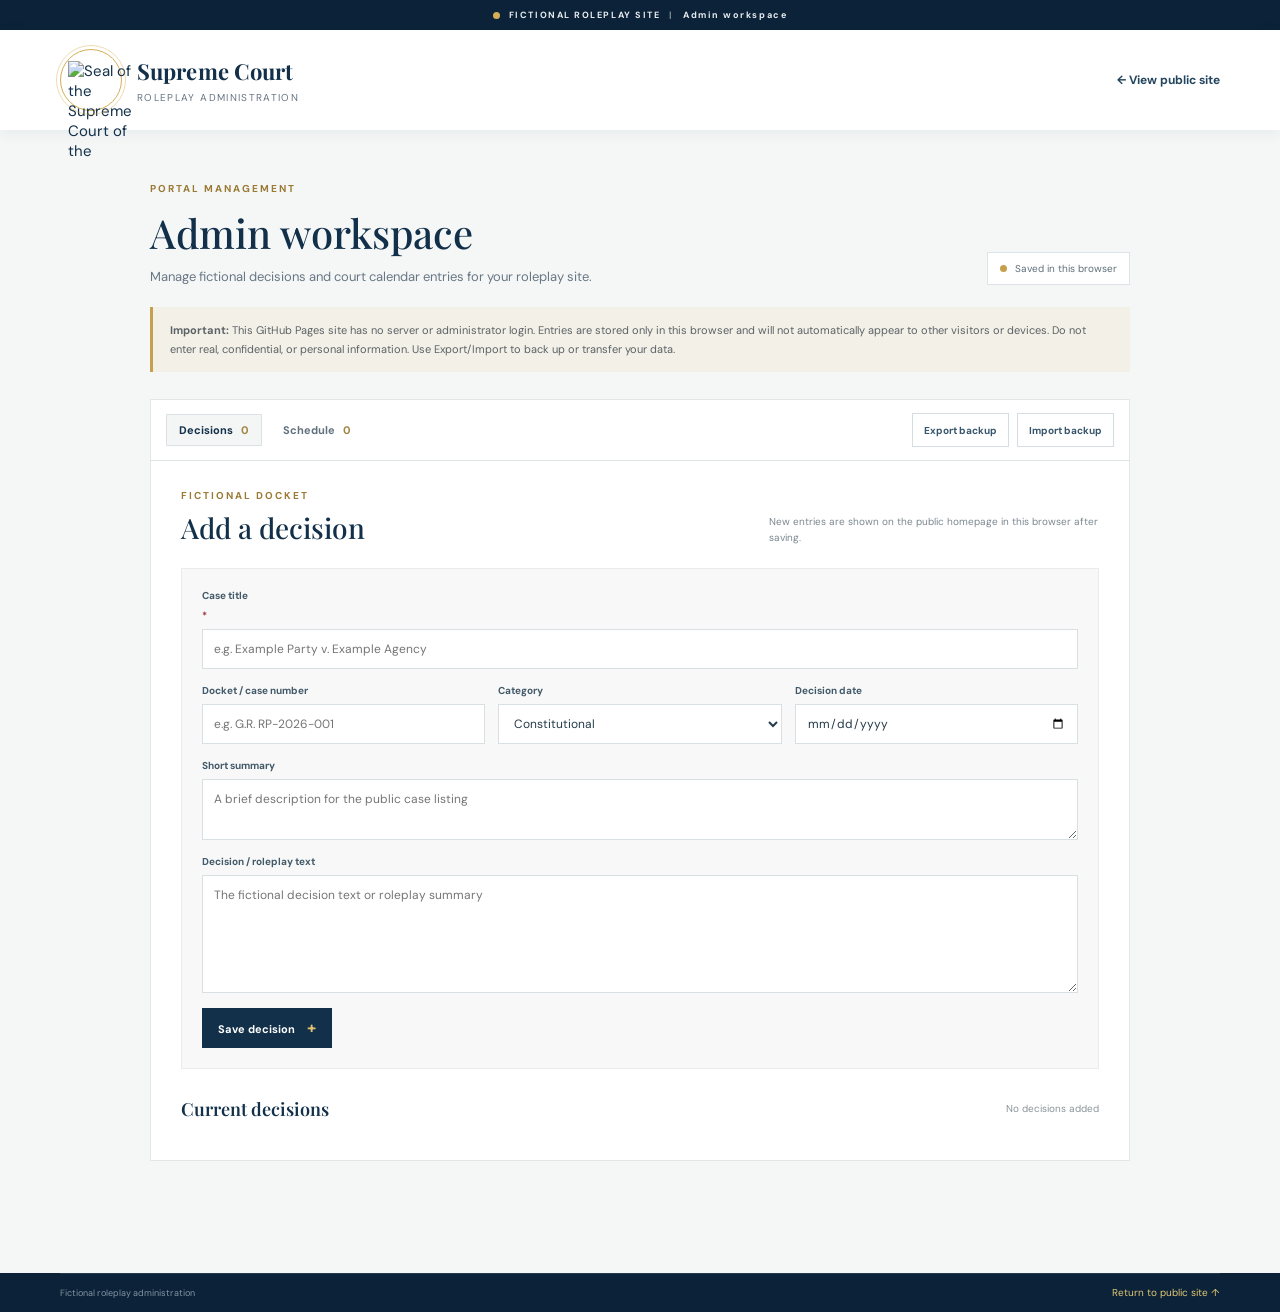
==== admin.html @ d872c18f "Add a browser-based admin portal for fictional decisions and court schedule" ====
<!doctype html>
<html lang="en">
<head>
  <meta charset="utf-8"><meta name="viewport" content="width=device-width,initial-scale=1"><meta name="theme-color" content="#102a43">
  <title>Admin Portal | Supreme Court Roleplay</title>
  <link rel="stylesheet" href="styles.css"><link rel="stylesheet" href="site.css"><link rel="stylesheet" href="admin.css">
</head>
<body class="admin-page">
  <div class="roleplay-bar"><span class="roleplay-dot"></span> FICTIONAL ROLEPLAY SITE <span class="bar-divider">|</span> Admin workspace</div>
  <header class="topbar"><div class="container masthead"><a class="brand" href="index.html"><span class="seal"><span>⚖</span></span><span class="brand-copy"><strong>Supreme Court</strong><small>Roleplay administration</small></span></a><a class="back-site" href="index.html">← View public site</a></div></header>
  <main class="admin-container">
    <div class="admin-heading"><div><p class="eyebrow dark-eyebrow">Portal management</p><h1>Admin workspace</h1><p>Manage fictional decisions and court calendar entries for your roleplay site.</p></div><span class="storage-badge"><i></i> Saved in this browser</span></div>
    <div class="admin-warning"><strong>Important:</strong> This GitHub Pages site has no server or administrator login. Entries are stored only in this browser and will not automatically appear to other visitors or devices. Do not enter real, confidential, or personal information. Use Export/Import to back up or transfer your data.</div>
    <div class="admin-toolbar"><div class="admin-tabs" role="tablist"><button class="admin-tab active" data-tab="decisions" type="button">Decisions <span id="decision-count">0</span></button><button class="admin-tab" data-tab="schedule" type="button">Schedule <span id="schedule-count">0</span></button></div><div class="backup-actions"><button id="export-data" class="secondary-button" type="button">Export backup</button><label class="secondary-button import-button">Import backup<input id="import-data" type="file" accept="application/json,.json" hidden></label></div></div>
    <section id="decision-panel" class="admin-panel"><div class="panel-intro"><div><p class="eyebrow dark-eyebrow">Fictional docket</p><h2>Add a decision</h2></div><p>New entries are shown on the public homepage in this browser after saving.</p></div>
      <form id="decision-form" class="admin-form"><label>Case title <span>*</span><input name="title" required maxlength="180" placeholder="e.g. Example Party v. Example Agency"></label><div class="form-row"><label>Docket / case number<input name="docket" maxlength="80" placeholder="e.g. G.R. RP-2026-001"></label><label>Category<select name="category"><option value="constitutional">Constitutional</option><option value="civil">Civil</option><option value="criminal">Criminal</option><option value="other">Other</option></select></label><label>Decision date<input name="date" type="date"></label></div><label>Short summary<textarea name="summary" rows="2" maxlength="350" placeholder="A brief description for the public case listing"></textarea></label><label>Decision / roleplay text<textarea name="decision" rows="5" placeholder="The fictional decision text or roleplay summary"></textarea></label><button class="primary-button" type="submit">Save decision <span>+</span></button></form>
      <div class="managed-list-heading"><h3>Current decisions</h3><span id="decision-empty-admin">No decisions added</span></div><div id="admin-decisions" class="managed-list"></div>
    </section>
    <section id="schedule-panel" class="admin-panel" hidden><div class="panel-intro"><div><p class="eyebrow dark-eyebrow">Simulated docket</p><h2>Add a schedule item</h2></div><p>Add a fictional hearing, session, or roleplay event.</p></div>
      <form id="schedule-form" class="admin-form"><label>Event title <span>*</span><input name="title" required maxlength="160" placeholder="e.g. En Banc Session"></label><div class="form-row"><label>Event type<input name="kind" maxlength="40" placeholder="e.g. ORAL ARGUMENTS"></label><label>Date<input name="date" type="date"></label></div><div class="form-row"><label>Time<input name="time" type="time"></label><label>Location / venue<input name="venue" maxlength="100" placeholder="e.g. Session Hall"></label></div><button class="primary-button" type="submit">Save schedule item <span>+</span></button></form>
      <div class="managed-list-heading"><h3>Current schedule</h3><span id="schedule-empty-admin">No events added</span></div><div id="admin-schedule" class="managed-list"></div>
    </section>
    <p id="admin-message" class="admin-message" role="status" aria-live="polite"></p>
  </main>
  <footer class="footer"><div class="container footer-bottom"><span>Fictional roleplay administration</span><a href="index.html">Return to public site ↑</a></div></footer>
  <script src="admin.js"></script>
</body>
</html>
---- styles.css ----
@import url('https://fonts.googleapis.com/css2?family=DM+Sans:wght@400;500;600;700&family=Playfair+Display:wght@500;600;700&display=swap');
:root{--blue:#12304a;--blue-deep:#0b2238;--blue-mid:#1a4464;--gold:#d5ae55;--gold-light:#f1dfae;--red:#9d3542;--ink:#172b3b;--muted:#647484;--line:#dce4e9;--paper:#f6f7f5;--white:#fff;--serif:'Playfair Display',Georgia,serif;--sans:'DM Sans','Segoe UI',Arial,sans-serif}*{box-sizing:border-box}html{scroll-behavior:smooth;scroll-padding-top:110px}body{margin:0;color:var(--ink);background:#fff;font-family:var(--sans);font-size:15px;-webkit-font-smoothing:antialiased}.container{width:min(1160px,calc(100% - 48px));margin-inline:auto}.sr-only{position:absolute;width:1px;height:1px;padding:0;margin:-1px;overflow:hidden;clip:rect(0,0,0,0);white-space:nowrap;border:0}.skip-link{position:absolute;top:-50px;left:12px;z-index:100;padding:10px 15px;background:#fff;color:var(--blue)}.skip-link:focus{top:10px}.roleplay-bar{height:30px;display:flex;justify-content:center;align-items:center;gap:9px;background:var(--blue-deep);color:#e8edf0;font-size:9px;font-weight:700;letter-spacing:1.55px}.roleplay-dot{width:7px;height:7px;border-radius:50%;background:var(--gold)}.bar-divider{color:#8193a1}
.topbar{position:relative;z-index:20;background:#fff;box-shadow:0 3px 14px #0e2d4510}.masthead{height:100px;display:flex;align-items:center;justify-content:space-between}.brand{display:flex;align-items:center;gap:15px;color:var(--blue);text-decoration:none}.seal{width:62px;height:62px;display:grid;place-items:center;border:1.5px solid var(--gold);border-radius:50%;outline:1px solid #d5ae5570;outline-offset:3px;color:var(--blue);background:#fff}.seal span{font-size:30px}.brand-copy strong,.brand-copy small{display:block}.brand-copy strong{font-family:var(--serif);font-size:22px;font-weight:700;letter-spacing:.1px}.brand-copy small{margin-top:5px;color:#667482;font-size:10px;letter-spacing:1.35px;text-transform:uppercase}.masthead-note{display:flex;align-items:center;gap:12px;color:#526779;font-size:9px;font-weight:700;letter-spacing:1.6px;line-height:1.6}.masthead-rule{width:34px;height:1px;background:var(--gold)}.menu-btn{display:none}.nav{border-top:1px solid #eef0f1;border-bottom:1px solid #e6eaed}.nav-inner{height:49px;display:flex;align-items:stretch;gap:36px}.nav a{position:relative;display:flex;align-items:center;color:#435568;text-decoration:none;font-size:12px;font-weight:700;transition:color .2s}.nav a:hover,.nav a.active{color:var(--blue)}.nav a::after{position:absolute;right:100%;bottom:-1px;left:0;height:3px;background:var(--gold);content:'';transition:right .2s}.nav a:hover::after,.nav a.active::after{right:0}
.hero{position:relative;overflow:hidden;color:white;background:linear-gradient(112deg,#0d2942 0%,#143c5c 65%,#1d4b68 100%)}.hero::before{position:absolute;inset:0;background:radial-gradient(ellipse at 75% 30%,#ffffff0d,transparent 42%),linear-gradient(135deg,transparent 55%,#d5ae550b 55.1%,transparent 55.5%);content:''}.hero-watermark{position:absolute;top:-130px;right:7%;color:#ffffff07;font-family:var(--serif);font-size:650px;line-height:1}.hero-content{position:relative;z-index:1;min-height:450px;display:grid;grid-template-columns:1fr 340px;align-items:center;gap:70px;padding-top:30px;padding-bottom:58px}.hero-copy{max-width:680px}.eyebrow{display:flex;align-items:center;gap:10px;margin:0 0 17px;color:var(--gold);font-size:10px;font-weight:700;letter-spacing:2px;text-transform:uppercase}.eyebrow span{width:25px;height:1px;background:currentColor}.hero h1{margin:0;font-family:var(--serif);font-size:clamp(44px,5.6vw,68px);font-weight:500;line-height:1.1;letter-spacing:-1.6px}.hero h1 em{color:var(--gold-light);font-weight:500}.hero-intro{max-width:560px;margin:20px 0 26px;color:#d0dbe3;font-size:15px;line-height:1.8}.hero-actions{display:flex;align-items:center;gap:27px}.button{min-height:46px;display:inline-flex;align-items:center;justify-content:center;gap:20px;padding:0 19px;text-decoration:none;font-size:11px;font-weight:700;transition:transform .2s,background .2s}.button:hover{transform:translateY(-2px)}.button-gold{background:var(--gold);color:var(--blue-deep)}.button-gold:hover{background:#e3c36f}.button span{font-size:17px}.hero-text-link{color:#eef2f5;text-decoration:none;font-size:11px;font-weight:700}.hero-text-link span{margin-left:7px;color:var(--gold)}.hero-card{position:relative;z-index:1;padding:25px 26px 23px;border:1px solid #ffffff27;background:#ffffff0b;box-shadow:0 20px 55px #06182822;backdrop-filter:blur(4px)}.hero-card-top{display:flex;align-items:center;gap:10px;color:#e7d19a;font-size:9px;font-weight:700;letter-spacing:1.7px}.mini-seal{width:29px;height:29px;display:grid;place-items:center;border:1px solid #d5ae5580;border-radius:50%;font-size:16px}.bulletin-date{margin:24px 0 9px;color:#b9c9d4;font-size:9px;font-weight:700;letter-spacing:1.4px}.hero-card h2{margin:0;color:white;font-family:var(--serif);font-size:24px;line-height:1.35}.hero-card>p:not(.bulletin-date){margin:12px 0 18px;color:#c5d1d9;font-size:12px;line-height:1.75}.hero-card>a{color:var(--gold-light);text-decoration:none;font-size:11px;font-weight:700}.hero-card>a span{margin-left:8px}.hero-bottom{position:relative;z-index:1;border-top:1px solid #ffffff1a;background:#091f32a8}.hero-bottom-inner{min-height:43px;display:flex;align-items:center;justify-content:space-between;color:#d4dde3;font-family:var(--serif);font-size:11px;font-style:italic}.fiction-note{color:#b4c1ca;font-family:var(--sans);font-size:8px;font-style:normal;font-weight:700;letter-spacing:1.5px}
.quick-links{position:relative;z-index:2;display:grid;grid-template-columns:repeat(4,1fr);margin-top:25px;margin-bottom:20px;border:1px solid var(--line);background:#fff;box-shadow:0 8px 26px #0c2e4510}.quick-links>a{min-height:93px;display:flex;align-items:center;gap:13px;padding:17px 19px;color:var(--ink);text-decoration:none;border-right:1px solid var(--line);transition:background .2s}.quick-links>a:last-child{border-right:0}.quick-links>a:hover{background:#f8f6ef}.quick-icon{width:39px;height:39px;flex:0 0 39px;display:grid;place-items:center;border:1px solid #d8c99e;color:var(--blue);font-family:var(--serif);font-size:21px}.quick-links small,.quick-links strong{display:block}.quick-links small{margin-bottom:5px;color:#87929c;font-size:8px;font-weight:700;letter-spacing:1.15px}.quick-links strong{font-family:var(--serif);font-size:14px}.quick-links b{margin-left:auto;color:#a78a45;font-size:18px;font-weight:400}
.section{padding-top:76px;padding-bottom:76px}.section-heading{display:flex;align-items:end;justify-content:space-between;gap:40px;margin-bottom:30px}.dark-eyebrow{margin-bottom:11px;color:#9a7a34}.section-heading h2{margin:0;color:var(--blue);font-family:var(--serif);font-size:clamp(32px,4vw,43px);font-weight:500;line-height:1.18;letter-spacing:-.7px}.section-lede{max-width:410px;margin:0 0 3px;color:#687784;font-size:13px;line-height:1.8}.court-grid{display:grid;grid-template-columns:1fr 1fr;gap:25px}.court-feature{position:relative;overflow:hidden;min-height:300px;padding:30px 34px;background:var(--blue);color:white}.feature-number{position:relative;z-index:1;color:#e0c371;font-size:9px;font-weight:700;letter-spacing:1.5px}.feature-number span{color:#aebfca}.court-feature h3{position:relative;z-index:1;max-width:360px;margin:34px 0 12px;font-family:var(--serif);font-size:30px;font-weight:500;line-height:1.25}.court-feature>p:not(.feature-number){position:relative;z-index:1;max-width:420px;color:#cfdae1;font-size:12px;line-height:1.8}.text-link{position:relative;z-index:1;display:inline-flex;gap:12px;margin-top:12px;color:var(--gold-light);text-decoration:none;font-size:11px;font-weight:700}.text-link span{font-size:16px}.feature-watermark{position:absolute;right:-5px;bottom:-45px;color:#ffffff0a;font-size:210px}.court-facts{border-top:1px solid var(--line)}.court-facts article{min-height:100px;display:flex;align-items:center;gap:20px;border-bottom:1px solid var(--line)}.fact-icon{width:42px;height:42px;flex:0 0 42px;display:grid;place-items:center;border:1px solid #e3d8b8;color:#9a7a34;font-family:var(--serif);font-size:14px}.court-facts h3{margin:0 0 5px;color:var(--blue);font-family:var(--serif);font-size:17px;font-weight:600}.court-facts p{margin:0;color:#77848e;font-size:11px;line-height:1.6}
.decisions-section{background:var(--paper)}.decisions-heading{margin-bottom:10px}.search{position:relative;display:flex;align-items:center}.search-icon{position:absolute;left:13px;color:#81909b;font-size:24px;line-height:1}.search input{width:265px;height:43px;padding:0 14px 0 40px;border:1px solid #d8e0e5;border-radius:0;background:white;color:var(--ink);font:inherit;font-size:11px;outline:none}.search input:focus{border-color:#b69a52;box-shadow:0 0 0 3px #d5ae5520}.section-subtitle{margin:0 0 21px;color:#75828c;font-size:11px}.filters{display:flex;gap:7px;margin-bottom:17px}.filter{min-height:32px;padding:0 13px;border:1px solid #d8e0e5;background:transparent;color:#647484;cursor:pointer;font:inherit;font-size:10px;font-weight:700;transition:all .2s}.filter:hover{border-color:#9c8750;color:var(--blue)}.filter.active{border-color:var(--blue);background:var(--blue);color:#fff}.decision-list{display:grid;gap:9px}.decision{display:grid;grid-template-columns:125px 1fr 180px;align-items:center;gap:20px;min-height:119px;padding:20px 22px;border:1px solid #e4e9eb;border-left:3px solid transparent;background:#fff;transition:border-color .2s,box-shadow .2s}.decision:hover{border-left-color:var(--gold);box-shadow:0 5px 20px #17375110}.decision-meta span,.decision-meta time{display:block}.decision-meta span{color:#8e7132;font-size:9px;font-weight:700;letter-spacing:.3px}.decision-meta time{margin-top:8px;color:#88949c;font-size:10px}.case-type{color:#9a7a34;font-size:8px;font-weight:700;letter-spacing:1.2px}.decision h3{margin:5px 0 5px;color:var(--blue);font-family:var(--serif);font-size:17px;font-weight:600}.decision-main>p{margin:0;color:#77848e;font-size:10px}.decision-footer{display:flex;align-items:center;justify-content:flex-end;gap:12px}.status{padding:5px 7px;background:#f3f5ef;color:#62744c;font-size:8px;font-weight:700;letter-spacing:.5px;text-transform:uppercase}.read-btn{padding:6px 0;border:0;background:transparent;color:var(--blue);cursor:pointer;font:inherit;font-size:10px;font-weight:700;white-space:nowrap}.read-btn b{margin-left:4px;color:#a88b47;font-size:15px}.no-results{padding:28px;text-align:center;color:var(--muted);font-size:13px}
.calendar-section{padding-top:66px;padding-bottom:76px}.calendar-section .section-heading{margin-bottom:24px}.calendar-label{display:flex;align-items:center;gap:8px;margin-bottom:5px;color:#798791;font-size:8px;font-weight:700;letter-spacing:1.2px}.calendar-label span{width:7px;height:7px;border-radius:50%;background:#c3a04d}.schedule{border-top:1px solid var(--line)}.schedule article{min-height:91px;display:grid;grid-template-columns:75px 1fr 30px;align-items:center;border-bottom:1px solid var(--line)}.schedule time{width:50px;display:flex;flex-direction:column;align-items:center;justify-content:center;border-right:1px solid var(--line)}.schedule time strong{color:var(--blue);font-family:var(--serif);font-size:29px;font-weight:500;line-height:1}.schedule time span{margin-top:4px;color:#9d3542;font-size:8px;font-weight:700;letter-spacing:1px}.schedule article>div{padding-left:12px}.schedule-type{color:#9a7a34;font-size:8px;font-weight:700;letter-spacing:1px}.schedule article div p{margin:3px 0;color:var(--blue);font-family:var(--serif);font-size:16px;font-weight:600}.schedule-detail{color:#798791;font-size:10px}.schedule-arrow{color:#ac914e;font-size:16px;text-align:right}
.roleplay-callout{padding:56px 0;background:#f3f0e7;border-top:1px solid #e9e2d0;border-bottom:1px solid #e9e2d0}.callout-inner{display:grid;grid-template-columns:52px 1fr auto;align-items:center;gap:24px}.callout-seal{width:48px;height:48px;display:grid;place-items:center;border:1px solid #c9b576;border-radius:50%;color:#92783d;font-family:var(--serif);font-size:21px}.callout-inner .eyebrow{margin-bottom:9px;color:#947630}.callout-inner h2{margin:0;color:var(--blue);font-family:var(--serif);font-size:25px;font-weight:500;line-height:1.35}.callout-inner div>p:last-child{max-width:650px;margin:10px 0 0;color:#697783;font-size:11px;line-height:1.75}.button-outline{border:1px solid #a68d4c;color:var(--blue);white-space:nowrap}.button-outline:hover{background:#fff}.footer{background:var(--blue-deep);color:#d6dfe5}.footer-main{min-height:108px;display:flex;align-items:center;justify-content:space-between;gap:30px}.footer-brand{color:white}.footer-brand .seal{width:46px;height:46px;background:transparent;color:var(--gold)}.footer-brand .seal span{font-size:22px}.footer-brand .brand-copy strong{font-size:17px}.footer-brand .brand-copy small{color:#aebdc7;font-size:8px}.footer-main>p{max-width:390px;color:#aebdc7;font-size:10px;line-height:1.65}.back-top{color:var(--gold-light);text-decoration:none;font-size:10px;font-weight:700}.footer-bottom{min-height:39px;display:flex;align-items:center;justify-content:space-between;border-top:1px solid #ffffff1b;color:#8295a3;font-size:9px}
.modal{position:fixed;width:min(600px,calc(100% - 32px));max-height:85vh;padding:38px;border:1px solid #e0e5e8;background:#fff;color:var(--ink);box-shadow:0 24px 90px #071b2cb0}.modal::backdrop{background:#0b2034b8;backdrop-filter:blur(2px)}.modal h2{margin:8px 0 16px;color:var(--blue);font-family:var(--serif);font-size:28px;line-height:1.3}.modal p:not(.kicker){color:#5c6b77;font-size:13px;line-height:1.8}.modal .kicker{color:#9a7a34}.modal-close{position:absolute;top:10px;right:14px;width:34px;height:34px;border:0;background:transparent;color:#73818b;cursor:pointer;font-size:27px}
@media(max-width:850px){.hero-content{grid-template-columns:1fr 290px;gap:35px}.nav-inner{gap:22px}.quick-links>a{gap:9px;padding:14px 12px}.quick-icon{width:34px;height:34px;flex-basis:34px}.quick-links strong{font-size:12px}.decision{grid-template-columns:105px 1fr 155px;gap:12px}.decision-footer{gap:7px}.callout-inner{grid-template-columns:48px 1fr;gap:18px}.callout-inner .button{grid-column:2;justify-self:start}}
@media(max-width:650px){.container{width:calc(100% - 34px)}.roleplay-bar{font-size:8px;letter-spacing:1px}.masthead{height:78px}.seal{width:48px;height:48px}.brand{gap:11px}.brand-copy strong{font-size:18px}.brand-copy small{max-width:215px;font-size:8px;letter-spacing:.8px}.masthead-note{display:none}.menu-btn{display:flex;align-items:center;gap:8px;padding:9px 11px;border:1px solid #dbe1e5;background:white;color:var(--blue);font:inherit;font-size:11px;font-weight:700}.nav{display:none;position:absolute;top:100%;left:0;right:0;background:#fff;box-shadow:0 12px 16px #0c2e4517}.nav.open{display:block}.nav-inner{height:auto;display:grid;gap:0;padding-top:8px;padding-bottom:8px}.nav a{min-height:42px;border-bottom:1px solid #edf0f2}.nav a::after{right:auto;bottom:0;width:0;transition:width .2s}.nav a.active::after,.nav a:hover::after{width:32px}.hero-content{min-height:0;grid-template-columns:1fr;gap:27px;padding-top:59px;padding-bottom:35px}.hero h1{font-size:47px}.hero-intro{max-width:450px;font-size:13px}.hero-card{max-width:440px;padding:19px 21px}.bulletin-date{margin-top:15px}.hero-card h2{font-size:21px}.hero-bottom-inner{min-height:43px;gap:12px;font-size:9px}.fiction-note{font-size:7px;text-align:right}.quick-links{grid-template-columns:1fr 1fr;margin-top:15px}.quick-links>a{min-height:74px;border-bottom:1px solid var(--line)}.quick-links>a:nth-child(2){border-right:0}.quick-links>a:nth-child(3),.quick-links>a:nth-child(4){border-bottom:0}.section{padding-top:54px;padding-bottom:54px}.section-heading{align-items:flex-start;flex-direction:column;gap:17px;margin-bottom:22px}.section-heading h2{font-size:35px}.section-lede{font-size:12px}.court-grid{grid-template-columns:1fr;gap:20px}.court-feature{min-height:280px;padding:25px}.court-feature h3{margin-top:28px;font-size:27px}.court-facts article{min-height:87px}.decisions-heading{gap:15px}.search{width:100%}.search input{width:100%}.section-subtitle{font-size:10px;line-height:1.6}.filters{overflow-x:auto;padding-bottom:3px}.filter{flex:0 0 auto}.decision{grid-template-columns:1fr;gap:9px;padding:17px}.decision-meta{display:flex;justify-content:space-between;gap:10px}.decision-meta time{margin:0}.decision h3{font-size:17px}.decision-footer{justify-content:space-between;padding-top:8px;border-top:1px solid #edf0f1}.calendar-section .section-heading{flex-direction:row;align-items:end}.schedule article{grid-template-columns:61px 1fr 18px;min-height:85px}.schedule time{width:45px}.schedule article>div{padding-left:8px}.schedule article div p{font-size:14px}.roleplay-callout{padding:40px 0}.callout-inner{grid-template-columns:40px 1fr;align-items:start;gap:14px}.callout-seal{width:38px;height:38px;font-size:17px}.callout-inner h2{font-size:22px}.callout-inner div>p:last-child{font-size:10px}.callout-inner .button{grid-column:2;white-space:normal;min-height:42px;font-size:10px}.footer-main{align-items:flex-start;flex-wrap:wrap;gap:15px;padding-top:22px;padding-bottom:18px}.footer-main>p{order:3;flex-basis:100%;margin:0}.back-top{margin-left:auto;padding-top:12px}.footer-bottom{align-items:flex-start;flex-direction:column;justify-content:center;gap:5px;padding-top:9px;padding-bottom:9px}.modal{padding:30px 23px}.modal h2{font-size:24px}}
@media(prefers-reduced-motion:reduce){*,*::before,*::after{scroll-behavior:auto!important;transition:none!important}}
---- site.css ----
/* Empty-state styling and admin navigation addition */
.admin-nav{margin-left:auto;color:#8a6f2d!important;font-size:10px!important}.empty-state{min-height:180px;display:flex;flex-direction:column;align-items:center;justify-content:center;padding:30px;text-align:center;border:1px dashed #d6dfe3;background:#ffffffa8}.empty-state[hidden]{display:none}.empty-icon{width:42px;height:42px;display:grid;place-items:center;margin-bottom:12px;border:1px solid #e1d4ae;color:#987b38;font-family:Georgia,serif;font-size:23px}.empty-state h3{margin:0 0 7px;color:#12304a;font-family:'Playfair Display',Georgia,serif;font-size:19px;font-weight:600}.empty-state p{margin:0;color:#77848e;font-size:11px}.schedule-empty{margin-top:0}.decision-details{grid-column:1/-1;padding:16px;margin-top:8px;border-top:1px solid #e7ecee;background:#f8faf9;color:#586b79;font-size:12px;line-height:1.75;white-space:pre-wrap}.decision-details p{margin:0}.details-close{margin-top:10px;padding:5px 10px;border:1px solid #cbd6db;background:white;color:#12304a;cursor:pointer;font:inherit;font-size:10px}
---- admin.css ----
@import url('https://fonts.googleapis.com/css2?family=DM+Sans:wght@400;500;600;700&family=Playfair+Display:wght@500;600;700&display=swap');
.admin-page{min-height:100vh;background:#f5f7f7}.back-site{color:#23465e;text-decoration:none;font-size:12px;font-weight:700}.admin-container{width:min(980px,calc(100% - 40px));min-height:calc(100vh - 190px);margin:0 auto;padding:52px 0 70px}.admin-heading{display:flex;align-items:end;justify-content:space-between;gap:20px;margin-bottom:22px}.admin-heading h1{margin:0;color:#12304a;font-family:'Playfair Display',Georgia,serif;font-size:40px;font-weight:500}.admin-heading>div>p:last-child{margin:9px 0 0;color:#687784;font-size:13px}.storage-badge{display:flex;align-items:center;gap:8px;padding:9px 12px;border:1px solid #dce4e9;background:#fff;color:#5f6e79;font-size:10px}.storage-badge i{width:7px;height:7px;border-radius:50%;background:#c59f4b}.admin-warning{padding:14px 17px;border-left:3px solid #c59f4b;background:#f3f0e7;color:#5b6266;font-size:11px;line-height:1.7}.admin-toolbar{display:flex;align-items:center;justify-content:space-between;gap:14px;margin:27px 0 0;padding:13px 15px;border:1px solid #e0e6e8;background:#fff}.admin-tabs,.backup-actions{display:flex;align-items:center;gap:8px}.admin-tab{padding:8px 12px;border:1px solid transparent;background:transparent;color:#60717d;cursor:pointer;font:inherit;font-size:11px;font-weight:700}.admin-tab.active{border-color:#dbe2e5;background:#f4f6f6;color:#12304a}.admin-tab span{margin-left:5px;color:#a18441}.secondary-button{display:inline-flex;align-items:center;justify-content:center;min-height:34px;padding:0 11px;border:1px solid #d4dde1;background:white;color:#37556b;cursor:pointer;text-decoration:none;font:inherit;font-size:10px;font-weight:700}.secondary-button:hover{background:#f5f7f7}.admin-panel{padding:28px 30px;border:1px solid #e0e6e8;border-top:0;background:#fff}.admin-panel[hidden]{display:none}.panel-intro{display:flex;align-items:end;justify-content:space-between;gap:20px;margin-bottom:22px}.panel-intro .eyebrow{margin-bottom:7px}.panel-intro h2{margin:0;color:#12304a;font-family:'Playfair Display',Georgia,serif;font-size:28px;font-weight:500}.panel-intro>p{max-width:330px;margin:0;color:#7a8790;font-size:10px;line-height:1.6}.admin-form{display:grid;gap:15px;padding:20px;background:#f7f8f7;border:1px solid #e8ecec}.admin-form label{display:grid;gap:7px;color:#425969;font-size:10px;font-weight:700}.admin-form label>span{display:inline;color:#9d3542}.admin-form input,.admin-form select,.admin-form textarea{width:100%;min-height:40px;padding:10px 11px;border:1px solid #d8e0e4;border-radius:0;background:#fff;color:#253b4b;font:inherit;font-size:12px;font-weight:400;outline:none}.admin-form textarea{resize:vertical;line-height:1.6}.admin-form input:focus,.admin-form select:focus,.admin-form textarea:focus{border-color:#b89a50;box-shadow:0 0 0 3px #d5ae5520}.form-row{display:grid;grid-template-columns:repeat(3,1fr);gap:13px}.form-row:has(label:nth-child(2):last-child){grid-template-columns:repeat(2,1fr)}.primary-button{justify-self:start;min-height:40px;padding:0 16px;border:0;background:#12304a;color:#fff;cursor:pointer;font:inherit;font-size:11px;font-weight:700}.primary-button:hover{background:#1b4967}.primary-button span{margin-left:9px;color:#e3c36f;font-size:16px}.managed-list-heading{display:flex;align-items:center;justify-content:space-between;margin:28px 0 11px}.managed-list-heading h3{margin:0;color:#12304a;font-family:'Playfair Display',Georgia,serif;font-size:18px;font-weight:600}.managed-list-heading>span{color:#8a949a;font-size:10px}.managed-item{display:flex;align-items:center;justify-content:space-between;gap:16px;padding:13px 14px;border:1px solid #e2e8ea;border-bottom:0;background:#fff}.managed-item:last-child{border-bottom:1px solid #e2e8ea}.managed-item h4{margin:0 0 4px;color:#173b55;font-family:'Playfair Display',Georgia,serif;font-size:14px}.managed-item p{margin:0;color:#788690;font-size:10px;line-height:1.5}.delete-button{flex:0 0 auto;padding:7px 10px;border:1px solid #e7d5d4;background:#fff;color:#923f43;cursor:pointer;font:inherit;font-size:10px;font-weight:700}.delete-button:hover{background:#fbf1f0}.admin-message{min-height:20px;color:#456a48;font-size:11px}.admin-message.error{color:#9d3542}.footer-bottom a{color:#e4c975;text-decoration:none;font-size:10px}.footer-bottom{gap:15px}
@media(max-width:650px){.admin-container{width:calc(100% - 28px);padding-top:35px}.admin-heading{align-items:flex-start;flex-direction:column}.admin-heading h1{font-size:34px}.admin-toolbar{align-items:flex-start;flex-direction:column}.backup-actions{width:100%}.secondary-button{flex:1}.admin-panel{padding:21px 15px}.panel-intro{align-items:flex-start;flex-direction:column;gap:8px}.form-row,.form-row:has(label:nth-child(2):last-child){grid-template-columns:1fr}.admin-form{padding:14px}.managed-item{align-items:flex-start}.storage-badge{font-size:9px}}
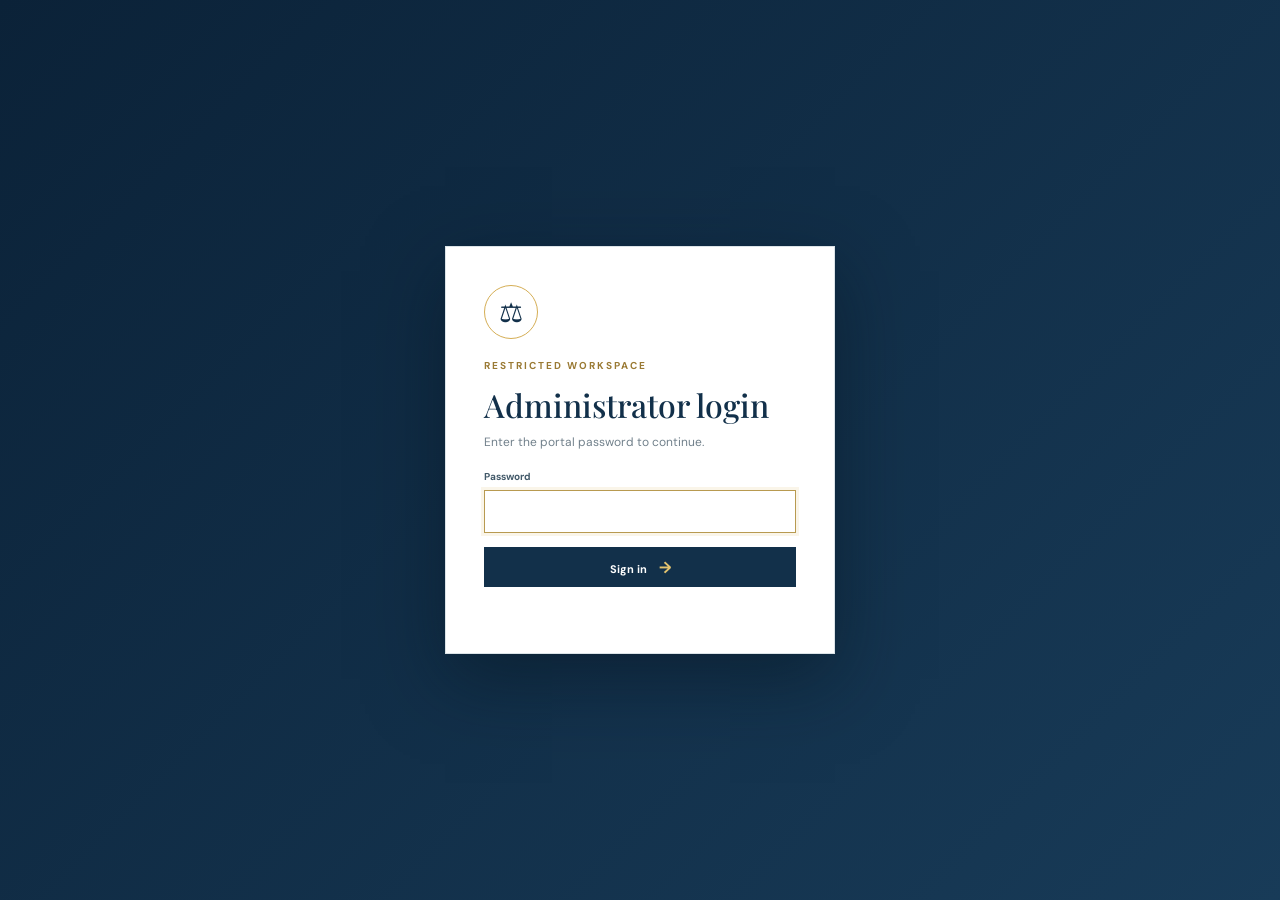
==== commit b6e56cac: "Add password protection to the browser-based admin workspace" ====
--- a/admin.html
+++ b/admin.html
@@ -6,23 +6,37 @@
   <link rel="stylesheet" href="styles.css"><link rel="stylesheet" href="site.css"><link rel="stylesheet" href="admin.css">
 </head>
 <body class="admin-page">
-  <div class="roleplay-bar"><span class="roleplay-dot"></span> FICTIONAL ROLEPLAY SITE <span class="bar-divider">|</span> Admin workspace</div>
-  <header class="topbar"><div class="container masthead"><a class="brand" href="index.html"><span class="seal"><span>⚖</span></span><span class="brand-copy"><strong>Supreme Court</strong><small>Roleplay administration</small></span></a><a class="back-site" href="index.html">← View public site</a></div></header>
-  <main class="admin-container">
-    <div class="admin-heading"><div><p class="eyebrow dark-eyebrow">Portal management</p><h1>Admin workspace</h1><p>Manage fictional decisions and court calendar entries for your roleplay site.</p></div><span class="storage-badge"><i></i> Saved in this browser</span></div>
-    <div class="admin-warning"><strong>Important:</strong> This GitHub Pages site has no server or administrator login. Entries are stored only in this browser and will not automatically appear to other visitors or devices. Do not enter real, confidential, or personal information. Use Export/Import to back up or transfer your data.</div>
-    <div class="admin-toolbar"><div class="admin-tabs" role="tablist"><button class="admin-tab active" data-tab="decisions" type="button">Decisions <span id="decision-count">0</span></button><button class="admin-tab" data-tab="schedule" type="button">Schedule <span id="schedule-count">0</span></button></div><div class="backup-actions"><button id="export-data" class="secondary-button" type="button">Export backup</button><label class="secondary-button import-button">Import backup<input id="import-data" type="file" accept="application/json,.json" hidden></label></div></div>
-    <section id="decision-panel" class="admin-panel"><div class="panel-intro"><div><p class="eyebrow dark-eyebrow">Fictional docket</p><h2>Add a decision</h2></div><p>New entries are shown on the public homepage in this browser after saving.</p></div>
-      <form id="decision-form" class="admin-form"><label>Case title <span>*</span><input name="title" required maxlength="180" placeholder="e.g. Example Party v. Example Agency"></label><div class="form-row"><label>Docket / case number<input name="docket" maxlength="80" placeholder="e.g. G.R. RP-2026-001"></label><label>Category<select name="category"><option value="constitutional">Constitutional</option><option value="civil">Civil</option><option value="criminal">Criminal</option><option value="other">Other</option></select></label><label>Decision date<input name="date" type="date"></label></div><label>Short summary<textarea name="summary" rows="2" maxlength="350" placeholder="A brief description for the public case listing"></textarea></label><label>Decision / roleplay text<textarea name="decision" rows="5" placeholder="The fictional decision text or roleplay summary"></textarea></label><button class="primary-button" type="submit">Save decision <span>+</span></button></form>
-      <div class="managed-list-heading"><h3>Current decisions</h3><span id="decision-empty-admin">No decisions added</span></div><div id="admin-decisions" class="managed-list"></div>
-    </section>
-    <section id="schedule-panel" class="admin-panel" hidden><div class="panel-intro"><div><p class="eyebrow dark-eyebrow">Simulated docket</p><h2>Add a schedule item</h2></div><p>Add a fictional hearing, session, or roleplay event.</p></div>
-      <form id="schedule-form" class="admin-form"><label>Event title <span>*</span><input name="title" required maxlength="160" placeholder="e.g. En Banc Session"></label><div class="form-row"><label>Event type<input name="kind" maxlength="40" placeholder="e.g. ORAL ARGUMENTS"></label><label>Date<input name="date" type="date"></label></div><div class="form-row"><label>Time<input name="time" type="time"></label><label>Location / venue<input name="venue" maxlength="100" placeholder="e.g. Session Hall"></label></div><button class="primary-button" type="submit">Save schedule item <span>+</span></button></form>
-      <div class="managed-list-heading"><h3>Current schedule</h3><span id="schedule-empty-admin">No events added</span></div><div id="admin-schedule" class="managed-list"></div>
-    </section>
-    <p id="admin-message" class="admin-message" role="status" aria-live="polite"></p>
-  </main>
-  <footer class="footer"><div class="container footer-bottom"><span>Fictional roleplay administration</span><a href="index.html">Return to public site ↑</a></div></footer>
+  <div id="admin-login" class="admin-login">
+    <form id="login-form" class="login-card">
+      <span class="login-seal" aria-hidden="true">⚖</span>
+      <p class="eyebrow dark-eyebrow">Restricted workspace</p>
+      <h1>Administrator login</h1>
+      <p>Enter the portal password to continue.</p>
+      <label for="admin-password">Password</label>
+      <input id="admin-password" type="password" autocomplete="current-password" required autofocus>
+      <button class="primary-button" type="submit">Sign in <span>→</span></button>
+      <p id="login-error" class="login-error" role="alert"></p>
+    </form>
+  </div>
+  <div id="admin-workspace" hidden>
+    <div class="roleplay-bar"><span class="roleplay-dot"></span> FICTIONAL ROLEPLAY SITE <span class="bar-divider">|</span> Admin workspace</div>
+    <header class="topbar"><div class="container masthead"><a class="brand" href="index.html"><span class="seal"><span>⚖</span></span><span class="brand-copy"><strong>Supreme Court</strong><small>Roleplay administration</small></span></a><a class="back-site" href="index.html">← View public site</a></div></header>
+    <main class="admin-container">
+      <div class="admin-heading"><div><p class="eyebrow dark-eyebrow">Portal management</p><h1>Admin workspace</h1><p>Manage fictional decisions and court calendar entries for your roleplay site.</p></div><span class="storage-badge"><i></i> Saved in this browser</span></div>
+      <div class="admin-warning"><strong>Important:</strong> This GitHub Pages site has no server or administrator login. Entries are stored only in this browser and will not automatically appear to other visitors or devices. Use Export/Import to transfer data. Do not enter real, confidential, or personal information.</div>
+      <div class="admin-toolbar"><div class="admin-tabs" role="tablist"><button class="admin-tab active" data-tab="decisions" type="button">Decisions <span id="decision-count">0</span></button><button class="admin-tab" data-tab="schedule" type="button">Schedule <span id="schedule-count">0</span></button></div><div class="backup-actions"><button id="export-data" class="secondary-button" type="button">Export backup</button><label class="secondary-button import-button">Import backup<input id="import-data" type="file" accept="application/json,.json" hidden></label></div></div>
+      <section id="decision-panel" class="admin-panel"><div class="panel-intro"><div><p class="eyebrow dark-eyebrow">Fictional docket</p><h2>Add a decision</h2></div><p>New entries are shown on the public homepage in this browser after saving.</p></div>
+        <form id="decision-form" class="admin-form"><label>Case title <span>*</span><input name="title" required maxlength="180" placeholder="e.g. Example Party v. Example Agency"></label><div class="form-row"><label>Docket / case number<input name="docket" maxlength="80" placeholder="e.g. G.R. RP-2026-001"></label><label>Category<select name="category"><option value="constitutional">Constitutional</option><option value="civil">Civil</option><option value="criminal">Criminal</option><option value="other">Other</option></select></label><label>Decision date<input name="date" type="date"></label></div><label>Short summary<textarea name="summary" rows="2" maxlength="350" placeholder="A brief description for the public case listing"></textarea></label><label>Decision / roleplay text<textarea name="decision" rows="5" placeholder="The fictional decision text or roleplay summary"></textarea></label><button class="primary-button" type="submit">Save decision <span>+</span></button></form>
+        <div class="managed-list-heading"><h3>Current decisions</h3><span id="decision-empty-admin">No decisions added</span></div><div id="admin-decisions" class="managed-list"></div>
+      </section>
+      <section id="schedule-panel" class="admin-panel" hidden><div class="panel-intro"><div><p class="eyebrow dark-eyebrow">Simulated docket</p><h2>Add a schedule item</h2></div><p>Add a fictional hearing, session, or roleplay event.</p></div>
+        <form id="schedule-form" class="admin-form"><label>Event title <span>*</span><input name="title" required maxlength="160" placeholder="e.g. En Banc Session"></label><div class="form-row"><label>Event type<input name="kind" maxlength="40" placeholder="e.g. ORAL ARGUMENTS"></label><label>Date<input name="date" type="date"></label></div><div class="form-row"><label>Time<input name="time" type="time"></label><label>Location / venue<input name="venue" maxlength="100" placeholder="e.g. Session Hall"></label></div><button class="primary-button" type="submit">Save schedule item <span>+</span></button></form>
+        <div class="managed-list-heading"><h3>Current schedule</h3><span id="schedule-empty-admin">No events added</span></div><div id="admin-schedule" class="managed-list"></div>
+      </section>
+      <p id="admin-message" class="admin-message" role="status" aria-live="polite"></p>
+    </main>
+    <footer class="footer"><div class="container footer-bottom"><span>Fictional roleplay administration</span><a href="index.html">Return to public site ↑</a></div></footer>
+  </div>
   <script src="admin.js"></script>
 </body>
 </html>
--- a/admin.css
+++ b/admin.css
@@ -1,3 +1,4 @@
 @import url('https://fonts.googleapis.com/css2?family=DM+Sans:wght@400;500;600;700&family=Playfair+Display:wght@500;600;700&display=swap');
 .admin-page{min-height:100vh;background:#f5f7f7}.back-site{color:#23465e;text-decoration:none;font-size:12px;font-weight:700}.admin-container{width:min(980px,calc(100% - 40px));min-height:calc(100vh - 190px);margin:0 auto;padding:52px 0 70px}.admin-heading{display:flex;align-items:end;justify-content:space-between;gap:20px;margin-bottom:22px}.admin-heading h1{margin:0;color:#12304a;font-family:'Playfair Display',Georgia,serif;font-size:40px;font-weight:500}.admin-heading>div>p:last-child{margin:9px 0 0;color:#687784;font-size:13px}.storage-badge{display:flex;align-items:center;gap:8px;padding:9px 12px;border:1px solid #dce4e9;background:#fff;color:#5f6e79;font-size:10px}.storage-badge i{width:7px;height:7px;border-radius:50%;background:#c59f4b}.admin-warning{padding:14px 17px;border-left:3px solid #c59f4b;background:#f3f0e7;color:#5b6266;font-size:11px;line-height:1.7}.admin-toolbar{display:flex;align-items:center;justify-content:space-between;gap:14px;margin:27px 0 0;padding:13px 15px;border:1px solid #e0e6e8;background:#fff}.admin-tabs,.backup-actions{display:flex;align-items:center;gap:8px}.admin-tab{padding:8px 12px;border:1px solid transparent;background:transparent;color:#60717d;cursor:pointer;font:inherit;font-size:11px;font-weight:700}.admin-tab.active{border-color:#dbe2e5;background:#f4f6f6;color:#12304a}.admin-tab span{margin-left:5px;color:#a18441}.secondary-button{display:inline-flex;align-items:center;justify-content:center;min-height:34px;padding:0 11px;border:1px solid #d4dde1;background:white;color:#37556b;cursor:pointer;text-decoration:none;font:inherit;font-size:10px;font-weight:700}.secondary-button:hover{background:#f5f7f7}.admin-panel{padding:28px 30px;border:1px solid #e0e6e8;border-top:0;background:#fff}.admin-panel[hidden]{display:none}.panel-intro{display:flex;align-items:end;justify-content:space-between;gap:20px;margin-bottom:22px}.panel-intro .eyebrow{margin-bottom:7px}.panel-intro h2{margin:0;color:#12304a;font-family:'Playfair Display',Georgia,serif;font-size:28px;font-weight:500}.panel-intro>p{max-width:330px;margin:0;color:#7a8790;font-size:10px;line-height:1.6}.admin-form{display:grid;gap:15px;padding:20px;background:#f7f8f7;border:1px solid #e8ecec}.admin-form label{display:grid;gap:7px;color:#425969;font-size:10px;font-weight:700}.admin-form label>span{display:inline;color:#9d3542}.admin-form input,.admin-form select,.admin-form textarea{width:100%;min-height:40px;padding:10px 11px;border:1px solid #d8e0e4;border-radius:0;background:#fff;color:#253b4b;font:inherit;font-size:12px;font-weight:400;outline:none}.admin-form textarea{resize:vertical;line-height:1.6}.admin-form input:focus,.admin-form select:focus,.admin-form textarea:focus{border-color:#b89a50;box-shadow:0 0 0 3px #d5ae5520}.form-row{display:grid;grid-template-columns:repeat(3,1fr);gap:13px}.form-row:has(label:nth-child(2):last-child){grid-template-columns:repeat(2,1fr)}.primary-button{justify-self:start;min-height:40px;padding:0 16px;border:0;background:#12304a;color:#fff;cursor:pointer;font:inherit;font-size:11px;font-weight:700}.primary-button:hover{background:#1b4967}.primary-button span{margin-left:9px;color:#e3c36f;font-size:16px}.managed-list-heading{display:flex;align-items:center;justify-content:space-between;margin:28px 0 11px}.managed-list-heading h3{margin:0;color:#12304a;font-family:'Playfair Display',Georgia,serif;font-size:18px;font-weight:600}.managed-list-heading>span{color:#8a949a;font-size:10px}.managed-item{display:flex;align-items:center;justify-content:space-between;gap:16px;padding:13px 14px;border:1px solid #e2e8ea;border-bottom:0;background:#fff}.managed-item:last-child{border-bottom:1px solid #e2e8ea}.managed-item h4{margin:0 0 4px;color:#173b55;font-family:'Playfair Display',Georgia,serif;font-size:14px}.managed-item p{margin:0;color:#788690;font-size:10px;line-height:1.5}.delete-button{flex:0 0 auto;padding:7px 10px;border:1px solid #e7d5d4;background:#fff;color:#923f43;cursor:pointer;font:inherit;font-size:10px;font-weight:700}.delete-button:hover{background:#fbf1f0}.admin-message{min-height:20px;color:#456a48;font-size:11px}.admin-message.error{color:#9d3542}.footer-bottom a{color:#e4c975;text-decoration:none;font-size:10px}.footer-bottom{gap:15px}
-@media(max-width:650px){.admin-container{width:calc(100% - 28px);padding-top:35px}.admin-heading{align-items:flex-start;flex-direction:column}.admin-heading h1{font-size:34px}.admin-toolbar{align-items:flex-start;flex-direction:column}.backup-actions{width:100%}.secondary-button{flex:1}.admin-panel{padding:21px 15px}.panel-intro{align-items:flex-start;flex-direction:column;gap:8px}.form-row,.form-row:has(label:nth-child(2):last-child){grid-template-columns:1fr}.admin-form{padding:14px}.managed-item{align-items:flex-start}.storage-badge{font-size:9px}}
+.admin-login{position:fixed;z-index:1000;inset:0;display:grid;place-items:center;padding:20px;background:linear-gradient(135deg,#0b2238,#183b58)}.admin-login[hidden]{display:none}.login-card{width:min(390px,100%);padding:38px;border:1px solid #dbe3e7;background:#fff;box-shadow:0 25px 70px #06152280}.login-seal{width:54px;height:54px;display:grid;place-items:center;margin-bottom:20px;border:1px solid #d5ae55;border-radius:50%;color:#12304a;font-size:27px}.login-card h1{margin:0 0 8px;color:#12304a;font-family:'Playfair Display',Georgia,serif;font-size:32px;font-weight:500}.login-card>p:not(.eyebrow):not(.login-error){margin:0 0 20px;color:#71808b;font-size:12px}.login-card label{display:block;margin-bottom:7px;color:#425969;font-size:10px;font-weight:700}.login-card input{width:100%;height:43px;margin-bottom:14px;padding:0 12px;border:1px solid #d5dde1;color:#223849;font:inherit;font-size:13px}.login-card input:focus{border-color:#b89a50;outline:3px solid #d5ae5520}.login-card .primary-button{width:100%;justify-content:center}.login-error{min-height:18px;margin:10px 0 0!important;color:#9d3542;font-size:11px}
+@media(max-width:650px){.admin-container{width:calc(100% - 28px);padding-top:35px}.admin-heading{align-items:flex-start;flex-direction:column}.admin-heading h1{font-size:34px}.admin-toolbar{align-items:flex-start;flex-direction:column}.backup-actions{width:100%}.secondary-button{flex:1}.admin-panel{padding:21px 15px}.panel-intro{align-items:flex-start;flex-direction:column;gap:8px}.form-row,.form-row:has(label:nth-child(2):last-child){grid-template-columns:1fr}.admin-form{padding:14px}.managed-item{align-items:flex-start}.storage-badge{font-size:9px}.login-card{padding:28px 22px}}
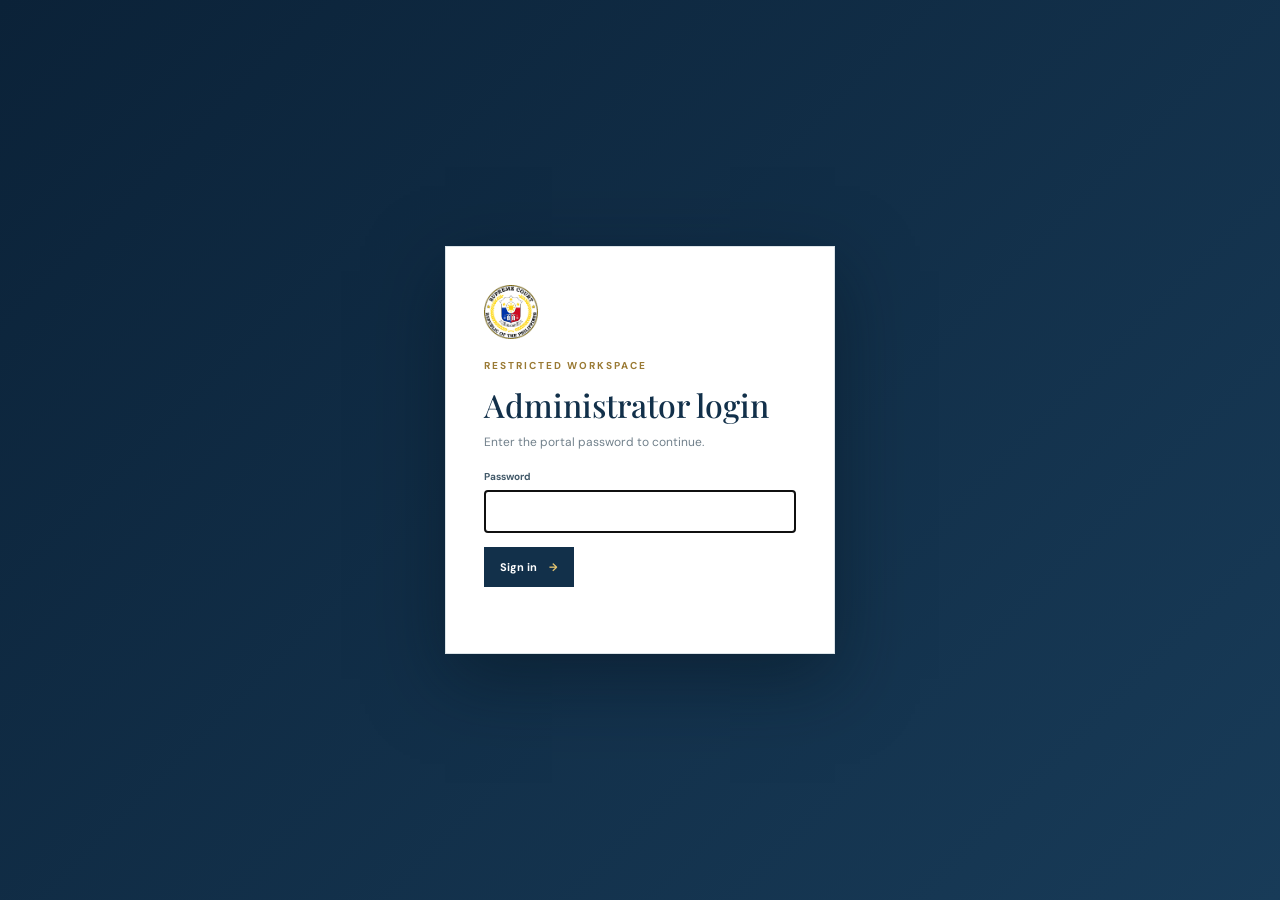
==== commit 6b041c48: "Fix public and admin bugs and add sorting, editing, locking, backups, validation, and improved empty" ====
--- a/admin.html
+++ b/admin.html
@@ -7,30 +7,21 @@
 </head>
 <body class="admin-page">
   <div id="admin-login" class="admin-login">
-    <form id="login-form" class="login-card">
-      <span class="login-seal" aria-hidden="true">⚖</span>
-      <p class="eyebrow dark-eyebrow">Restricted workspace</p>
-      <h1>Administrator login</h1>
-      <p>Enter the portal password to continue.</p>
-      <label for="admin-password">Password</label>
-      <input id="admin-password" type="password" autocomplete="current-password" required autofocus>
-      <button class="primary-button" type="submit">Sign in <span>→</span></button>
-      <p id="login-error" class="login-error" role="alert"></p>
-    </form>
+    <form id="login-form" class="login-card" autocomplete="off"><span class="login-seal"><img src="IMG_b7031dbc-e9a1-45e4-9c98-9395588668b3.png" alt="Supreme Court roleplay seal"></span><p class="eyebrow dark-eyebrow">Restricted workspace</p><h1>Administrator login</h1><p>Enter the portal password to continue.</p><label for="admin-password">Password</label><input id="admin-password" type="password" autocomplete="current-password" required autofocus><button class="primary-button" type="submit">Sign in <span>→</span></button><p id="login-error" class="login-error" role="alert"></p></form>
   </div>
   <div id="admin-workspace" hidden>
     <div class="roleplay-bar"><span class="roleplay-dot"></span> FICTIONAL ROLEPLAY SITE <span class="bar-divider">|</span> Admin workspace</div>
-    <header class="topbar"><div class="container masthead"><a class="brand" href="index.html"><span class="seal"><span>⚖</span></span><span class="brand-copy"><strong>Supreme Court</strong><small>Roleplay administration</small></span></a><a class="back-site" href="index.html">← View public site</a></div></header>
+    <header class="topbar"><div class="container masthead"><a class="brand" href="index.html"><span class="seal"><span>⚖</span></span><span class="brand-copy"><strong>Supreme Court</strong><small>Roleplay administration</small></span></a><div class="admin-header-actions"><button id="lock-admin" class="secondary-button" type="button">Lock</button><a class="back-site" href="index.html">← View public site</a></div></div></header>
     <main class="admin-container">
-      <div class="admin-heading"><div><p class="eyebrow dark-eyebrow">Portal management</p><h1>Admin workspace</h1><p>Manage fictional decisions and court calendar entries for your roleplay site.</p></div><span class="storage-badge"><i></i> Saved in this browser</span></div>
-      <div class="admin-warning"><strong>Important:</strong> This GitHub Pages site has no server or administrator login. Entries are stored only in this browser and will not automatically appear to other visitors or devices. Use Export/Import to transfer data. Do not enter real, confidential, or personal information.</div>
-      <div class="admin-toolbar"><div class="admin-tabs" role="tablist"><button class="admin-tab active" data-tab="decisions" type="button">Decisions <span id="decision-count">0</span></button><button class="admin-tab" data-tab="schedule" type="button">Schedule <span id="schedule-count">0</span></button></div><div class="backup-actions"><button id="export-data" class="secondary-button" type="button">Export backup</button><label class="secondary-button import-button">Import backup<input id="import-data" type="file" accept="application/json,.json" hidden></label></div></div>
-      <section id="decision-panel" class="admin-panel"><div class="panel-intro"><div><p class="eyebrow dark-eyebrow">Fictional docket</p><h2>Add a decision</h2></div><p>New entries are shown on the public homepage in this browser after saving.</p></div>
-        <form id="decision-form" class="admin-form"><label>Case title <span>*</span><input name="title" required maxlength="180" placeholder="e.g. Example Party v. Example Agency"></label><div class="form-row"><label>Docket / case number<input name="docket" maxlength="80" placeholder="e.g. G.R. RP-2026-001"></label><label>Category<select name="category"><option value="constitutional">Constitutional</option><option value="civil">Civil</option><option value="criminal">Criminal</option><option value="other">Other</option></select></label><label>Decision date<input name="date" type="date"></label></div><label>Short summary<textarea name="summary" rows="2" maxlength="350" placeholder="A brief description for the public case listing"></textarea></label><label>Decision / roleplay text<textarea name="decision" rows="5" placeholder="The fictional decision text or roleplay summary"></textarea></label><button class="primary-button" type="submit">Save decision <span>+</span></button></form>
+      <div class="admin-heading"><div><p class="eyebrow dark-eyebrow">Portal management</p><h1>Admin workspace</h1><p>Manage fictional decisions and court calendar entries.</p></div><span class="storage-badge"><i></i> Saved in this browser</span></div>
+      <div class="admin-warning"><strong>Static-site limitation:</strong> Entries are stored in this browser only and are not published to every visitor. Export a backup before clearing browser data. This password is an interface lock, not secure server authentication.</div>
+      <div class="admin-toolbar"><div class="admin-tabs" role="tablist"><button class="admin-tab active" data-tab="decisions" type="button">Decisions <span id="decision-count">0</span></button><button class="admin-tab" data-tab="schedule" type="button">Schedule <span id="schedule-count">0</span></button></div><div class="backup-actions"><button id="export-data" class="secondary-button" type="button">Export backup</button><label class="secondary-button import-button">Import backup<input id="import-data" type="file" accept="application/json,.json" hidden></label><button id="clear-data" class="danger-button" type="button">Clear all</button></div></div>
+      <section id="decision-panel" class="admin-panel"><div class="panel-intro"><div><p class="eyebrow dark-eyebrow">Fictional docket</p><h2>Add a decision</h2></div><p>Required fields are marked with an asterisk.</p></div>
+        <form id="decision-form" class="admin-form"><input type="hidden" name="id"><label>Case title <span>*</span><input name="title" required maxlength="180" placeholder="Example Party v. Example Agency"></label><div class="form-row"><label>Docket / case number<input name="docket" maxlength="80" placeholder="G.R. RP-2026-001"></label><label>Category<select name="category"><option value="constitutional">Constitutional</option><option value="civil">Civil</option><option value="criminal">Criminal</option><option value="other">Other</option></select></label><label>Decision date<input name="date" type="date"></label></div><label>Short summary<textarea name="summary" rows="2" maxlength="350" placeholder="Brief public listing summary"></textarea></label><label>Decision / roleplay text<textarea name="decision" rows="5" placeholder="Fictional decision text or roleplay summary"></textarea></label><div class="form-actions"><button id="cancel-edit" class="secondary-button" type="button" hidden>Cancel edit</button><button class="primary-button" type="submit">Save decision <span>+</span></button></div></form>
         <div class="managed-list-heading"><h3>Current decisions</h3><span id="decision-empty-admin">No decisions added</span></div><div id="admin-decisions" class="managed-list"></div>
       </section>
-      <section id="schedule-panel" class="admin-panel" hidden><div class="panel-intro"><div><p class="eyebrow dark-eyebrow">Simulated docket</p><h2>Add a schedule item</h2></div><p>Add a fictional hearing, session, or roleplay event.</p></div>
-        <form id="schedule-form" class="admin-form"><label>Event title <span>*</span><input name="title" required maxlength="160" placeholder="e.g. En Banc Session"></label><div class="form-row"><label>Event type<input name="kind" maxlength="40" placeholder="e.g. ORAL ARGUMENTS"></label><label>Date<input name="date" type="date"></label></div><div class="form-row"><label>Time<input name="time" type="time"></label><label>Location / venue<input name="venue" maxlength="100" placeholder="e.g. Session Hall"></label></div><button class="primary-button" type="submit">Save schedule item <span>+</span></button></form>
+      <section id="schedule-panel" class="admin-panel" hidden><div class="panel-intro"><div><p class="eyebrow dark-eyebrow">Simulated docket</p><h2>Add a schedule item</h2></div><p>Add a fictional hearing, session, or court event.</p></div>
+        <form id="schedule-form" class="admin-form"><input type="hidden" name="id"><label>Event title <span>*</span><input name="title" required maxlength="160" placeholder="En Banc Session"></label><div class="form-row"><label>Event type<input name="kind" maxlength="40" placeholder="ORAL ARGUMENTS"></label><label>Date<input name="date" type="date"></label></div><div class="form-row"><label>Time<input name="time" type="time"></label><label>Location / venue<input name="venue" maxlength="100" placeholder="Session Hall"></label></div><div class="form-actions"><button id="cancel-schedule-edit" class="secondary-button" type="button" hidden>Cancel edit</button><button class="primary-button" type="submit">Save schedule item <span>+</span></button></div></form>
         <div class="managed-list-heading"><h3>Current schedule</h3><span id="schedule-empty-admin">No events added</span></div><div id="admin-schedule" class="managed-list"></div>
       </section>
       <p id="admin-message" class="admin-message" role="status" aria-live="polite"></p>
--- a/site.css
+++ b/site.css
@@ -1,2 +1,2 @@
-/* Empty-state styling and admin navigation addition */
-.admin-nav{margin-left:auto;color:#8a6f2d!important;font-size:10px!important}.empty-state{min-height:180px;display:flex;flex-direction:column;align-items:center;justify-content:center;padding:30px;text-align:center;border:1px dashed #d6dfe3;background:#ffffffa8}.empty-state[hidden]{display:none}.empty-icon{width:42px;height:42px;display:grid;place-items:center;margin-bottom:12px;border:1px solid #e1d4ae;color:#987b38;font-family:Georgia,serif;font-size:23px}.empty-state h3{margin:0 0 7px;color:#12304a;font-family:'Playfair Display',Georgia,serif;font-size:19px;font-weight:600}.empty-state p{margin:0;color:#77848e;font-size:11px}.schedule-empty{margin-top:0}.decision-details{grid-column:1/-1;padding:16px;margin-top:8px;border-top:1px solid #e7ecee;background:#f8faf9;color:#586b79;font-size:12px;line-height:1.75;white-space:pre-wrap}.decision-details p{margin:0}.details-close{margin-top:10px;padding:5px 10px;border:1px solid #cbd6db;background:white;color:#12304a;cursor:pointer;font:inherit;font-size:10px}
+@import url('https://fonts.googleapis.com/css2?family=DM+Sans:wght@400;500;600;700&family=Playfair+Display:wght@500;600;700&display=swap');
+.admin-nav{margin-left:auto;color:#8a6f2d!important;font-size:10px!important}.empty-state{min-height:180px;display:flex;flex-direction:column;align-items:center;justify-content:center;padding:30px;text-align:center;border:1px dashed #d6dfe3;background:#ffffffa8}.empty-state[hidden]{display:none}.empty-icon{width:42px;height:42px;display:grid;place-items:center;margin-bottom:12px;border:1px solid #e1d4ae;color:#987b38;font-family:Georgia,serif;font-size:23px}.empty-state h3{margin:0 0 7px;color:#12304a;font-family:'Playfair Display',Georgia,serif;font-size:19px;font-weight:600}.empty-state p{margin:0;color:#77848e;font-size:11px}.schedule-empty{margin-top:0}.modal{width:min(620px,calc(100% - 32px));padding:38px;border:1px solid #dde5e8;box-shadow:0 24px 80px #071b2c55}.modal::backdrop{background:#0b2034b8}.modal h2{margin:7px 0 14px;color:#12304a;font-family:'Playfair Display',Georgia,serif}.modal p{color:#5c6b77;line-height:1.75}.modal-close{position:absolute;top:9px;right:13px;border:0;background:transparent;color:#75838d;cursor:pointer;font-size:28px}.decisions-toolbar{display:flex;align-items:center;justify-content:space-between;gap:12px;margin-bottom:16px}.decision-sort{height:34px;padding:0 28px 0 10px;border:1px solid #d8e0e5;background:white;color:#60717d;font:inherit;font-size:10px}.decision-details{grid-column:1/-1;margin-top:10px;padding:14px;border-top:1px solid #e7ecee;background:#fafbfa;color:#586b79;font-size:12px}.seal{background-image:url('./IMG_b7031dbc-e9a1-45e4-9c98-9395588668b3.png');background-position:center;background-repeat:no-repeat;background-size:contain}.seal img{display:block;width:100%;height:100%;object-fit:contain}@media(max-width:650px){.decisions-toolbar{align-items:flex-start;flex-direction:column}.decision-sort{width:100%}.admin-nav{margin-left:0}}
--- a/admin.css
+++ b/admin.css
@@ -1,4 +1,2 @@
 @import url('https://fonts.googleapis.com/css2?family=DM+Sans:wght@400;500;600;700&family=Playfair+Display:wght@500;600;700&display=swap');
-.admin-page{min-height:100vh;background:#f5f7f7}.back-site{color:#23465e;text-decoration:none;font-size:12px;font-weight:700}.admin-container{width:min(980px,calc(100% - 40px));min-height:calc(100vh - 190px);margin:0 auto;padding:52px 0 70px}.admin-heading{display:flex;align-items:end;justify-content:space-between;gap:20px;margin-bottom:22px}.admin-heading h1{margin:0;color:#12304a;font-family:'Playfair Display',Georgia,serif;font-size:40px;font-weight:500}.admin-heading>div>p:last-child{margin:9px 0 0;color:#687784;font-size:13px}.storage-badge{display:flex;align-items:center;gap:8px;padding:9px 12px;border:1px solid #dce4e9;background:#fff;color:#5f6e79;font-size:10px}.storage-badge i{width:7px;height:7px;border-radius:50%;background:#c59f4b}.admin-warning{padding:14px 17px;border-left:3px solid #c59f4b;background:#f3f0e7;color:#5b6266;font-size:11px;line-height:1.7}.admin-toolbar{display:flex;align-items:center;justify-content:space-between;gap:14px;margin:27px 0 0;padding:13px 15px;border:1px solid #e0e6e8;background:#fff}.admin-tabs,.backup-actions{display:flex;align-items:center;gap:8px}.admin-tab{padding:8px 12px;border:1px solid transparent;background:transparent;color:#60717d;cursor:pointer;font:inherit;font-size:11px;font-weight:700}.admin-tab.active{border-color:#dbe2e5;background:#f4f6f6;color:#12304a}.admin-tab span{margin-left:5px;color:#a18441}.secondary-button{display:inline-flex;align-items:center;justify-content:center;min-height:34px;padding:0 11px;border:1px solid #d4dde1;background:white;color:#37556b;cursor:pointer;text-decoration:none;font:inherit;font-size:10px;font-weight:700}.secondary-button:hover{background:#f5f7f7}.admin-panel{padding:28px 30px;border:1px solid #e0e6e8;border-top:0;background:#fff}.admin-panel[hidden]{display:none}.panel-intro{display:flex;align-items:end;justify-content:space-between;gap:20px;margin-bottom:22px}.panel-intro .eyebrow{margin-bottom:7px}.panel-intro h2{margin:0;color:#12304a;font-family:'Playfair Display',Georgia,serif;font-size:28px;font-weight:500}.panel-intro>p{max-width:330px;margin:0;color:#7a8790;font-size:10px;line-height:1.6}.admin-form{display:grid;gap:15px;padding:20px;background:#f7f8f7;border:1px solid #e8ecec}.admin-form label{display:grid;gap:7px;color:#425969;font-size:10px;font-weight:700}.admin-form label>span{display:inline;color:#9d3542}.admin-form input,.admin-form select,.admin-form textarea{width:100%;min-height:40px;padding:10px 11px;border:1px solid #d8e0e4;border-radius:0;background:#fff;color:#253b4b;font:inherit;font-size:12px;font-weight:400;outline:none}.admin-form textarea{resize:vertical;line-height:1.6}.admin-form input:focus,.admin-form select:focus,.admin-form textarea:focus{border-color:#b89a50;box-shadow:0 0 0 3px #d5ae5520}.form-row{display:grid;grid-template-columns:repeat(3,1fr);gap:13px}.form-row:has(label:nth-child(2):last-child){grid-template-columns:repeat(2,1fr)}.primary-button{justify-self:start;min-height:40px;padding:0 16px;border:0;background:#12304a;color:#fff;cursor:pointer;font:inherit;font-size:11px;font-weight:700}.primary-button:hover{background:#1b4967}.primary-button span{margin-left:9px;color:#e3c36f;font-size:16px}.managed-list-heading{display:flex;align-items:center;justify-content:space-between;margin:28px 0 11px}.managed-list-heading h3{margin:0;color:#12304a;font-family:'Playfair Display',Georgia,serif;font-size:18px;font-weight:600}.managed-list-heading>span{color:#8a949a;font-size:10px}.managed-item{display:flex;align-items:center;justify-content:space-between;gap:16px;padding:13px 14px;border:1px solid #e2e8ea;border-bottom:0;background:#fff}.managed-item:last-child{border-bottom:1px solid #e2e8ea}.managed-item h4{margin:0 0 4px;color:#173b55;font-family:'Playfair Display',Georgia,serif;font-size:14px}.managed-item p{margin:0;color:#788690;font-size:10px;line-height:1.5}.delete-button{flex:0 0 auto;padding:7px 10px;border:1px solid #e7d5d4;background:#fff;color:#923f43;cursor:pointer;font:inherit;font-size:10px;font-weight:700}.delete-button:hover{background:#fbf1f0}.admin-message{min-height:20px;color:#456a48;font-size:11px}.admin-message.error{color:#9d3542}.footer-bottom a{color:#e4c975;text-decoration:none;font-size:10px}.footer-bottom{gap:15px}
-.admin-login{position:fixed;z-index:1000;inset:0;display:grid;place-items:center;padding:20px;background:linear-gradient(135deg,#0b2238,#183b58)}.admin-login[hidden]{display:none}.login-card{width:min(390px,100%);padding:38px;border:1px solid #dbe3e7;background:#fff;box-shadow:0 25px 70px #06152280}.login-seal{width:54px;height:54px;display:grid;place-items:center;margin-bottom:20px;border:1px solid #d5ae55;border-radius:50%;color:#12304a;font-size:27px}.login-card h1{margin:0 0 8px;color:#12304a;font-family:'Playfair Display',Georgia,serif;font-size:32px;font-weight:500}.login-card>p:not(.eyebrow):not(.login-error){margin:0 0 20px;color:#71808b;font-size:12px}.login-card label{display:block;margin-bottom:7px;color:#425969;font-size:10px;font-weight:700}.login-card input{width:100%;height:43px;margin-bottom:14px;padding:0 12px;border:1px solid #d5dde1;color:#223849;font:inherit;font-size:13px}.login-card input:focus{border-color:#b89a50;outline:3px solid #d5ae5520}.login-card .primary-button{width:100%;justify-content:center}.login-error{min-height:18px;margin:10px 0 0!important;color:#9d3542;font-size:11px}
-@media(max-width:650px){.admin-container{width:calc(100% - 28px);padding-top:35px}.admin-heading{align-items:flex-start;flex-direction:column}.admin-heading h1{font-size:34px}.admin-toolbar{align-items:flex-start;flex-direction:column}.backup-actions{width:100%}.secondary-button{flex:1}.admin-panel{padding:21px 15px}.panel-intro{align-items:flex-start;flex-direction:column;gap:8px}.form-row,.form-row:has(label:nth-child(2):last-child){grid-template-columns:1fr}.admin-form{padding:14px}.managed-item{align-items:flex-start}.storage-badge{font-size:9px}.login-card{padding:28px 22px}}
+.admin-page{min-height:100vh;background:#f5f7f7}.back-site{color:#23465e;text-decoration:none;font-size:12px;font-weight:700}.admin-header-actions{display:flex;align-items:center;gap:12px}.admin-login{position:fixed;z-index:1000;inset:0;display:grid;place-items:center;padding:20px;background:linear-gradient(135deg,#0b2238,#183b58)}.admin-login[hidden]{display:none}.login-card{width:min(390px,100%);padding:38px;border:1px solid #dbe3e7;background:#fff;box-shadow:0 25px 70px #06152280}.login-seal{width:54px;height:54px;display:grid;place-items:center;margin-bottom:20px}.login-seal img{width:100%;height:100%;object-fit:contain}.login-card h1{margin:0 0 8px;color:#12304a;font-family:'Playfair Display',Georgia,serif;font-size:32px;font-weight:500}.login-card>p:not(.eyebrow):not(.login-error){margin:0 0 20px;color:#71808b;font-size:12px}.login-card label{display:block;margin-bottom:7px;color:#425969;font-size:10px;font-weight:700}.login-card input{width:100%;height:43px;margin-bottom:14px;padding:0 12px;border:1px solid #d5dde1;color:#223849;font:inherit;font-size:13px}.login-error{min-height:18px;margin:10px 0 0!important;color:#9d3542;font-size:11px}.admin-container{width:min(980px,calc(100% - 40px));min-height:calc(100vh - 190px);margin:0 auto;padding:52px 0 70px}.admin-heading{display:flex;align-items:end;justify-content:space-between;gap:20px;margin-bottom:22px}.admin-heading h1{margin:0;color:#12304a;font-family:'Playfair Display',Georgia,serif;font-size:40px;font-weight:500}.admin-heading>div>p:last-child{margin:9px 0 0;color:#687784;font-size:13px}.storage-badge{display:flex;align-items:center;gap:8px;padding:9px 12px;border:1px solid #dce4e9;background:#fff;color:#5f6e79;font-size:10px}.storage-badge i{width:7px;height:7px;border-radius:50%;background:#c59f4b}.admin-warning{padding:14px 17px;border-left:3px solid #c59f4b;background:#f3f0e7;color:#5b6266;font-size:11px;line-height:1.7}.admin-toolbar{display:flex;align-items:center;justify-content:space-between;gap:14px;margin:27px 0 0;padding:13px 15px;border:1px solid #e0e6e8;background:#fff}.admin-tabs,.backup-actions{display:flex;align-items:center;gap:8px}.admin-tab{padding:8px 12px;border:1px solid transparent;background:transparent;color:#60717d;cursor:pointer;font:inherit;font-size:11px;font-weight:700}.admin-tab.active{border-color:#dbe2e5;background:#f4f6f6;color:#12304a}.admin-tab span{margin-left:5px;color:#a18441}.secondary-button,.danger-button{display:inline-flex;align-items:center;justify-content:center;min-height:34px;padding:0 11px;border:1px solid #d4dde1;background:white;color:#37556b;cursor:pointer;text-decoration:none;font:inherit;font-size:10px;font-weight:700}.danger-button{border-color:#e1c9c9;color:#923f43}.admin-panel{padding:28px 30px;border:1px solid #e0e6e8;border-top:0;background:#fff}.admin-panel[hidden]{display:none}.panel-intro{display:flex;align-items:end;justify-content:space-between;gap:20px;margin-bottom:22px}.panel-intro h2{margin:0;color:#12304a;font-family:'Playfair Display',Georgia,serif;font-size:28px;font-weight:500}.panel-intro>p{max-width:330px;margin:0;color:#7a8790;font-size:10px}.admin-form{display:grid;gap:15px;padding:20px;background:#f7f8f7;border:1px solid #e8ecec}.admin-form label{display:grid;gap:7px;color:#425969;font-size:10px;font-weight:700}.admin-form label>span{color:#9d3542}.admin-form input,.admin-form select,.admin-form textarea{width:100%;min-height:40px;padding:10px 11px;border:1px solid #d8e0e4;background:#fff;color:#253b4b;font:inherit;font-size:12px;outline:none}.admin-form textarea{resize:vertical;line-height:1.6}.form-row{display:grid;grid-template-columns:repeat(3,1fr);gap:13px}.form-actions{display:flex;justify-content:flex-end;gap:8px}.primary-button{justify-self:start;min-height:40px;padding:0 16px;border:0;background:#12304a;color:#fff;cursor:pointer;font:inherit;font-size:11px;font-weight:700}.primary-button span{margin-left:9px;color:#e3c36f}.managed-list-heading{display:flex;align-items:center;justify-content:space-between;margin:28px 0 11px}.managed-list-heading h3{margin:0;color:#12304a;font-family:'Playfair Display',Georgia,serif;font-size:18px}.managed-item{display:flex;align-items:center;justify-content:space-between;gap:16px;padding:13px 14px;border:1px solid #e2e8ea;border-bottom:0;background:#fff}.managed-item:last-child{border-bottom:1px solid #e2e8ea}.managed-item h4{margin:0 0 4px;color:#173b55;font-family:'Playfair Display',Georgia,serif;font-size:14px}.managed-item p{margin:0;color:#788690;font-size:10px}.managed-actions{display:flex;gap:7px}.edit-button,.delete-button{padding:7px 10px;border:1px solid #d4dde1;background:#fff;color:#37556b;cursor:pointer;font:inherit;font-size:10px;font-weight:700}.delete-button{border-color:#e7d5d4;color:#923f43}.admin-message{min-height:20px;color:#456a48;font-size:11px}.admin-message.error{color:#9d3542}.footer-bottom a{color:#e4c975;text-decoration:none;font-size:10px}@media(max-width:650px){.admin-header-actions{gap:7px}.admin-container{width:calc(100% - 28px);padding-top:35px}.admin-heading{align-items:flex-start;flex-direction:column}.admin-heading h1{font-size:34px}.admin-toolbar,.backup-actions{align-items:flex-start;flex-direction:column}.backup-actions{width:100%}.secondary-button,.danger-button{flex:1}.admin-panel{padding:21px 15px}.panel-intro{align-items:flex-start;flex-direction:column;gap:8px}.form-row{grid-template-columns:1fr}.form-actions{justify-content:flex-start}.managed-item{align-items:flex-start}.login-card{padding:28px 22px}}
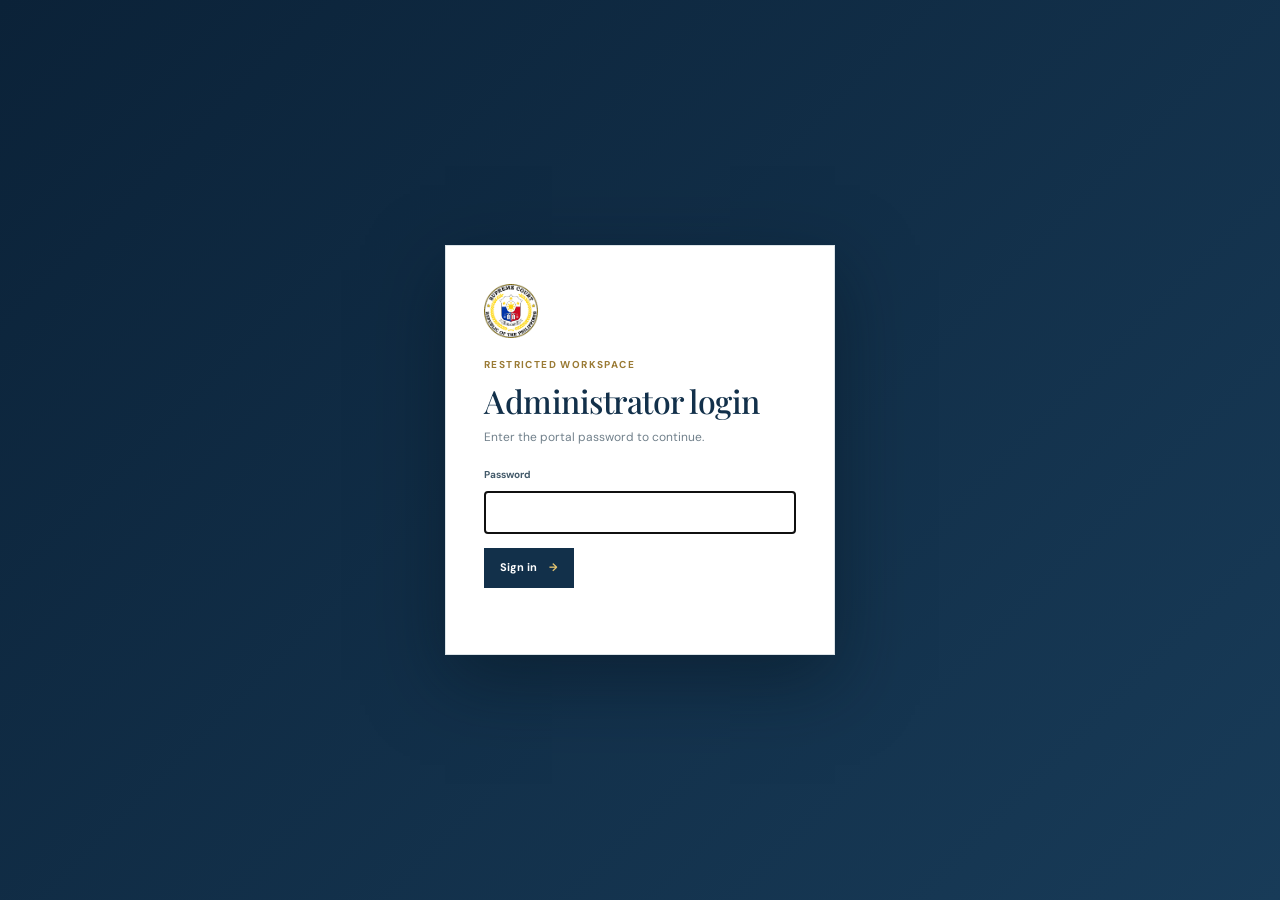
==== commit c9c5d570: "Load the quality typography and spacing stylesheet across the admin page" ====
--- a/admin.html
+++ b/admin.html
@@ -3,12 +3,10 @@
 <head>
   <meta charset="utf-8"><meta name="viewport" content="width=device-width,initial-scale=1"><meta name="theme-color" content="#102a43">
   <title>Admin Portal | Supreme Court Roleplay</title>
-  <link rel="stylesheet" href="styles.css"><link rel="stylesheet" href="site.css"><link rel="stylesheet" href="admin.css">
+  <link rel="stylesheet" href="styles.css"><link rel="stylesheet" href="site.css"><link rel="stylesheet" href="admin.css"><link rel="stylesheet" href="opinions.css"><link rel="stylesheet" href="quality.css">
 </head>
 <body class="admin-page">
-  <div id="admin-login" class="admin-login">
-    <form id="login-form" class="login-card" autocomplete="off"><span class="login-seal"><img src="IMG_b7031dbc-e9a1-45e4-9c98-9395588668b3.png" alt="Supreme Court roleplay seal"></span><p class="eyebrow dark-eyebrow">Restricted workspace</p><h1>Administrator login</h1><p>Enter the portal password to continue.</p><label for="admin-password">Password</label><input id="admin-password" type="password" autocomplete="current-password" required autofocus><button class="primary-button" type="submit">Sign in <span>→</span></button><p id="login-error" class="login-error" role="alert"></p></form>
-  </div>
+  <div id="admin-login" class="admin-login"><form id="login-form" class="login-card" autocomplete="off"><span class="login-seal"><img src="IMG_b7031dbc-e9a1-45e4-9c98-9395588668b3.png" alt="Supreme Court roleplay seal"></span><p class="eyebrow dark-eyebrow">Restricted workspace</p><h1>Administrator login</h1><p>Enter the portal password to continue.</p><label for="admin-password">Password</label><input id="admin-password" type="password" autocomplete="current-password" required autofocus><button class="primary-button" type="submit">Sign in <span>→</span></button><p id="login-error" class="login-error" role="alert"></p></form></div>
   <div id="admin-workspace" hidden>
     <div class="roleplay-bar"><span class="roleplay-dot"></span> FICTIONAL ROLEPLAY SITE <span class="bar-divider">|</span> Admin workspace</div>
     <header class="topbar"><div class="container masthead"><a class="brand" href="index.html"><span class="seal"><span>⚖</span></span><span class="brand-copy"><strong>Supreme Court</strong><small>Roleplay administration</small></span></a><div class="admin-header-actions"><button id="lock-admin" class="secondary-button" type="button">Lock</button><a class="back-site" href="index.html">← View public site</a></div></div></header>
@@ -16,18 +14,12 @@
       <div class="admin-heading"><div><p class="eyebrow dark-eyebrow">Portal management</p><h1>Admin workspace</h1><p>Manage fictional decisions and court calendar entries.</p></div><span class="storage-badge"><i></i> Saved in this browser</span></div>
       <div class="admin-warning"><strong>Static-site limitation:</strong> Entries are stored in this browser only and are not published to every visitor. Export a backup before clearing browser data. This password is an interface lock, not secure server authentication.</div>
       <div class="admin-toolbar"><div class="admin-tabs" role="tablist"><button class="admin-tab active" data-tab="decisions" type="button">Decisions <span id="decision-count">0</span></button><button class="admin-tab" data-tab="schedule" type="button">Schedule <span id="schedule-count">0</span></button></div><div class="backup-actions"><button id="export-data" class="secondary-button" type="button">Export backup</button><label class="secondary-button import-button">Import backup<input id="import-data" type="file" accept="application/json,.json" hidden></label><button id="clear-data" class="danger-button" type="button">Clear all</button></div></div>
-      <section id="decision-panel" class="admin-panel"><div class="panel-intro"><div><p class="eyebrow dark-eyebrow">Fictional docket</p><h2>Add a decision</h2></div><p>Required fields are marked with an asterisk.</p></div>
-        <form id="decision-form" class="admin-form"><input type="hidden" name="id"><label>Case title <span>*</span><input name="title" required maxlength="180" placeholder="Example Party v. Example Agency"></label><div class="form-row"><label>Docket / case number<input name="docket" maxlength="80" placeholder="G.R. RP-2026-001"></label><label>Category<select name="category"><option value="constitutional">Constitutional</option><option value="civil">Civil</option><option value="criminal">Criminal</option><option value="other">Other</option></select></label><label>Decision date<input name="date" type="date"></label></div><label>Short summary<textarea name="summary" rows="2" maxlength="350" placeholder="Brief public listing summary"></textarea></label><label>Decision / roleplay text<textarea name="decision" rows="5" placeholder="Fictional decision text or roleplay summary"></textarea></label><div class="form-actions"><button id="cancel-edit" class="secondary-button" type="button" hidden>Cancel edit</button><button class="primary-button" type="submit">Save decision <span>+</span></button></div></form>
-        <div class="managed-list-heading"><h3>Current decisions</h3><span id="decision-empty-admin">No decisions added</span></div><div id="admin-decisions" class="managed-list"></div>
-      </section>
-      <section id="schedule-panel" class="admin-panel" hidden><div class="panel-intro"><div><p class="eyebrow dark-eyebrow">Simulated docket</p><h2>Add a schedule item</h2></div><p>Add a fictional hearing, session, or court event.</p></div>
-        <form id="schedule-form" class="admin-form"><input type="hidden" name="id"><label>Event title <span>*</span><input name="title" required maxlength="160" placeholder="En Banc Session"></label><div class="form-row"><label>Event type<input name="kind" maxlength="40" placeholder="ORAL ARGUMENTS"></label><label>Date<input name="date" type="date"></label></div><div class="form-row"><label>Time<input name="time" type="time"></label><label>Location / venue<input name="venue" maxlength="100" placeholder="Session Hall"></label></div><div class="form-actions"><button id="cancel-schedule-edit" class="secondary-button" type="button" hidden>Cancel edit</button><button class="primary-button" type="submit">Save schedule item <span>+</span></button></div></form>
-        <div class="managed-list-heading"><h3>Current schedule</h3><span id="schedule-empty-admin">No events added</span></div><div id="admin-schedule" class="managed-list"></div>
-      </section>
+      <section id="decision-panel" class="admin-panel"><div class="panel-intro"><div><p class="eyebrow dark-eyebrow">Fictional docket</p><h2>Add a decision</h2></div><p>Required fields are marked with an asterisk.</p></div><form id="decision-form" class="admin-form"><input type="hidden" name="id"><label>Case title <span>*</span><input name="title" required maxlength="180" placeholder="Example Party v. Example Agency"></label><div class="form-row"><label>Docket / case number<input name="docket" maxlength="80" placeholder="G.R. RP-2026-001"></label><label>Category<select name="category"><option value="constitutional">Constitutional</option><option value="civil">Civil</option><option value="criminal">Criminal</option><option value="other">Other</option></select></label><label>Decision date<input name="date" type="date"></label></div><label>Short summary<textarea name="summary" rows="2" maxlength="350" placeholder="Brief public listing summary"></textarea></label><label>Decision / roleplay text<textarea name="decision" rows="5" placeholder="Fictional decision text or roleplay summary"></textarea></label><div class="form-actions"><button id="cancel-edit" class="secondary-button" type="button" hidden>Cancel edit</button><button class="primary-button" type="submit">Save decision <span>+</span></button></div></form><div class="managed-list-heading"><h3>Current decisions</h3><span id="decision-empty-admin">No decisions added</span></div><div id="admin-decisions" class="managed-list"></div></section>
+      <section id="schedule-panel" class="admin-panel" hidden><div class="panel-intro"><div><p class="eyebrow dark-eyebrow">Simulated docket</p><h2>Add a schedule item</h2></div><p>Add a fictional hearing, session, or court event.</p></div><form id="schedule-form" class="admin-form"><input type="hidden" name="id"><label>Event title <span>*</span><input name="title" required maxlength="160" placeholder="En Banc Session"></label><div class="form-row"><label>Event type<input name="kind" maxlength="40" placeholder="ORAL ARGUMENTS"></label><label>Date<input name="date" type="date"></label></div><div class="form-row"><label>Time<input name="time" type="time"></label><label>Location / venue<input name="venue" maxlength="100" placeholder="Session Hall"></label></div><div class="form-actions"><button id="cancel-schedule-edit" class="secondary-button" type="button" hidden>Cancel edit</button><button class="primary-button" type="submit">Save schedule item <span>+</span></button></div></form><div class="managed-list-heading"><h3>Current schedule</h3><span id="schedule-empty-admin">No events added</span></div><div id="admin-schedule" class="managed-list"></div></section>
       <p id="admin-message" class="admin-message" role="status" aria-live="polite"></p>
     </main>
     <footer class="footer"><div class="container footer-bottom"><span>Fictional roleplay administration</span><a href="index.html">Return to public site ↑</a></div></footer>
   </div>
-  <script src="admin.js"></script>
+  <script src="admin.js"></script><script src="admin-opinions.js"></script>
 </body>
 </html>
--- a/site.css
+++ b/site.css
@@ -1,2 +1,2 @@
-@import url('https://fonts.googleapis.com/css2?family=DM+Sans:wght@400;500;600;700&family=Playfair+Display:wght@500;600;700&display=swap');
-.admin-nav{margin-left:auto;color:#8a6f2d!important;font-size:10px!important}.empty-state{min-height:180px;display:flex;flex-direction:column;align-items:center;justify-content:center;padding:30px;text-align:center;border:1px dashed #d6dfe3;background:#ffffffa8}.empty-state[hidden]{display:none}.empty-icon{width:42px;height:42px;display:grid;place-items:center;margin-bottom:12px;border:1px solid #e1d4ae;color:#987b38;font-family:Georgia,serif;font-size:23px}.empty-state h3{margin:0 0 7px;color:#12304a;font-family:'Playfair Display',Georgia,serif;font-size:19px;font-weight:600}.empty-state p{margin:0;color:#77848e;font-size:11px}.schedule-empty{margin-top:0}.modal{width:min(620px,calc(100% - 32px));padding:38px;border:1px solid #dde5e8;box-shadow:0 24px 80px #071b2c55}.modal::backdrop{background:#0b2034b8}.modal h2{margin:7px 0 14px;color:#12304a;font-family:'Playfair Display',Georgia,serif}.modal p{color:#5c6b77;line-height:1.75}.modal-close{position:absolute;top:9px;right:13px;border:0;background:transparent;color:#75838d;cursor:pointer;font-size:28px}.decisions-toolbar{display:flex;align-items:center;justify-content:space-between;gap:12px;margin-bottom:16px}.decision-sort{height:34px;padding:0 28px 0 10px;border:1px solid #d8e0e5;background:white;color:#60717d;font:inherit;font-size:10px}.decision-details{grid-column:1/-1;margin-top:10px;padding:14px;border-top:1px solid #e7ecee;background:#fafbfa;color:#586b79;font-size:12px}.seal{background-image:url('./IMG_b7031dbc-e9a1-45e4-9c98-9395588668b3.png');background-position:center;background-repeat:no-repeat;background-size:contain}.seal img{display:block;width:100%;height:100%;object-fit:contain}@media(max-width:650px){.decisions-toolbar{align-items:flex-start;flex-direction:column}.decision-sort{width:100%}.admin-nav{margin-left:0}}
+.opinion-section{margin-top:18px;padding:16px 18px;border-left:3px solid #d5ae55;background:#f7f8f7}.opinion-section h3{margin:0 0 8px!important;color:#12304a;font-family:'Playfair Display',Georgia,serif;font-size:17px!important}.opinion-section p{margin:0}.opinion-section.majority{border-left-color:#12304a}.fictional-disclaimer{margin-top:16px!important;color:#7a8790!important;font-size:11px}.admin-form label span{display:block}.admin-form textarea{min-height:110px}
+.constitution-section{background:#f3f5f5}.constitution-card{display:grid;grid-template-columns:72px 1fr auto;align-items:center;gap:22px;padding:28px 30px;border:1px solid #dde4e7;border-left:4px solid #d5ae55;background:#fff}.constitution-icon{width:64px;height:64px;display:grid;place-items:center;border:1px solid #d7ca9e;color:#987b38;font-family:'Playfair Display',Georgia,serif;font-size:34px}.constitution-type{margin:0 0 7px!important;color:#987b38!important;font-size:9px!important;font-weight:700;letter-spacing:1.4px}.constitution-copy h3{margin:0 0 7px;color:#12304a;font-family:'Playfair Display',Georgia,serif;font-size:23px}.constitution-copy p:last-child{margin:0;color:#687784;font-size:12px}.constitution-button{min-height:44px;border:1px solid #c3a34f;background:#12304a;color:#fff}.constitution-button:hover{background:#1b4967}@media(max-width:650px){.constitution-card{grid-template-columns:54px 1fr;gap:14px;padding:20px}.constitution-icon{width:54px;height:54px;font-size:28px}.constitution-button{grid-column:1/-1;justify-self:start}}
--- a/opinions.css
+++ b/opinions.css
@@ -0,0 +1 @@
+.opinion-document-fields{border:1px solid var(--line,#dce4e9);border-radius:6px;padding:18px;margin-top:18px}.opinion-document-fields legend{padding:0 8px;font-weight:700;color:var(--blue,#12304a)}.opinion-help{margin:0 0 12px;color:var(--muted,#647484);font-size:13px}.opinion-row{border-top:1px solid var(--line,#dce4e9);padding-top:14px;margin-top:14px}.opinion-row-grid{display:grid;grid-template-columns:1.2fr 1fr 1fr 1.35fr;gap:12px}.opinion-row-grid label{display:flex;flex-direction:column;gap:7px;font-size:13px;font-weight:700}.opinion-row-grid input,.opinion-row-grid select{width:100%;box-sizing:border-box}.remove-opinion{margin-top:10px}.justice-opinion-list{display:grid;gap:10px}.justice-opinion{display:grid;grid-template-columns:minmax(180px,1fr) minmax(180px,1fr) auto;align-items:center;gap:12px;padding:12px;border:1px solid var(--line,#dce4e9)}.justice-opinion strong{font-family:var(--serif,'Georgia',serif)}.justice-opinion a{font-weight:700}@media(max-width:850px){.opinion-row-grid{grid-template-columns:1fr 1fr}.justice-opinion{grid-template-columns:1fr}.justice-opinion a{justify-self:start}}@media(max-width:550px){.opinion-row-grid{grid-template-columns:1fr}}
--- a/quality.css
+++ b/quality.css
@@ -0,0 +1,30 @@
+:root{--quality-bg:#f5f7f7;--quality-navy:#12304a;--quality-gold:#d5ae55;--quality-line:#dbe4e8;--quality-text:#172b3b;--quality-muted:#647484}
+html{scroll-behavior:smooth}
+body{margin:0;color:var(--quality-text);font-family:'DM Sans',Arial,sans-serif;font-size:16px;line-height:1.65;-webkit-font-smoothing:antialiased;text-rendering:optimizeLegibility}
+h1,h2,h3,h4,p,li,figcaption{overflow-wrap:anywhere}
+h1,h2,h3,h4{margin-top:0;line-height:1.15;letter-spacing:-0.015em}
+h1{margin-bottom:18px}h2{margin-bottom:14px}h3{margin-bottom:9px}
+p{margin:0 0 16px}
+p:last-child{margin-bottom:0}
+.container{width:min(1120px,calc(100% - 48px));margin-inline:auto}
+.section{padding-block:72px}.section-heading{gap:28px}
+.eyebrow,.kicker{text-transform:uppercase;letter-spacing:.14em;line-height:1.35}
+.brand-copy strong,.brand-copy small{line-height:1.15}.brand-copy small{margin-top:5px}
+.nav-inner{min-height:54px}.nav a{line-height:1.35}
+.hero-copy h1{line-height:1.04;letter-spacing:-.025em}.hero-text{max-width:650px;line-height:1.75}
+.decision-tools{align-items:center}.decision-filters{gap:4px}.filter{line-height:1.2}
+.decision-list,.schedule-list{display:grid;gap:14px}.decision,.schedule-row{line-height:1.55}
+.modal{line-height:1.65}.modal h2{line-height:1.2}.modal-close{line-height:1}
+.admin-container{width:min(1180px,calc(100% - 48px));margin-inline:auto}.admin-heading{align-items:center}.admin-heading h1{margin-bottom:8px}.admin-heading p{margin:0;color:var(--quality-muted)}
+.admin-toolbar{gap:16px}.admin-tabs{flex-wrap:wrap}.admin-tab{line-height:1.3}.backup-actions{flex-wrap:wrap}
+.admin-panel{padding:28px}.panel-intro{gap:24px}.panel-intro h2{margin-bottom:8px}.panel-intro p{margin:0;line-height:1.55}
+.admin-form{display:grid;gap:18px}.admin-form label{display:grid;gap:7px;color:var(--quality-text);font-weight:700;line-height:1.45}.admin-form input,.admin-form select,.admin-form textarea{box-sizing:border-box;width:100%;min-height:44px;padding:10px 12px;border:1px solid var(--quality-line);border-radius:4px;background:#fff;color:var(--quality-text);font:inherit;line-height:1.45}.admin-form textarea{resize:vertical}
+.form-row{display:grid;grid-template-columns:repeat(3,minmax(0,1fr));gap:14px}.form-actions{display:flex;justify-content:flex-end;align-items:center;gap:10px;margin-top:4px}
+.primary-button,.secondary-button,.danger-button,.outline-button,.text-button{line-height:1.25;white-space:normal}.secondary-button,.danger-button,.primary-button,.outline-button{min-height:40px}
+.managed-list-heading{align-items:center}.managed-item{display:grid;grid-template-columns:minmax(0,1fr) auto;gap:16px;align-items:center;padding:16px}.managed-item-text{display:grid;gap:4px}.managed-item-text strong{font-family:'Playfair Display',Georgia,serif;font-size:17px;line-height:1.35}.managed-item-text span{color:var(--quality-muted);line-height:1.45}.managed-item-actions{display:flex;gap:8px}
+.opinion-document-fields{margin-block:4px 0}.opinion-document-fields legend{font-size:15px}.opinion-help{line-height:1.55}.opinion-row-grid label{line-height:1.45}.justice-opinion{line-height:1.45}.justice-opinion span{line-height:1.45}.justice-opinion a{line-height:1.35}
+.footer-main,.footer-bottom{line-height:1.5}.footer p{margin:2px 0}
+.admin-message{min-height:24px;margin:18px 0 0;line-height:1.5}
+@media(max-width:850px){.container,.admin-container{width:min(1120px,calc(100% - 34px))}.section{padding-block:56px}.section-heading{align-items:flex-start}.form-row{grid-template-columns:1fr 1fr}.panel-intro{align-items:flex-start}.managed-item{grid-template-columns:1fr}.managed-item-actions{justify-content:flex-start}}
+@media(max-width:650px){body{font-size:15px}.container,.admin-container{width:calc(100% - 28px)}.section{padding-block:46px}.hero-copy h1{line-height:1.08}.form-row{grid-template-columns:1fr}.admin-panel{padding:18px}.managed-item-actions{width:100%;flex-wrap:wrap}.managed-item-actions button{flex:1}.panel-intro{display:grid}}
+@media(prefers-reduced-motion:reduce){html{scroll-behavior:auto}}
